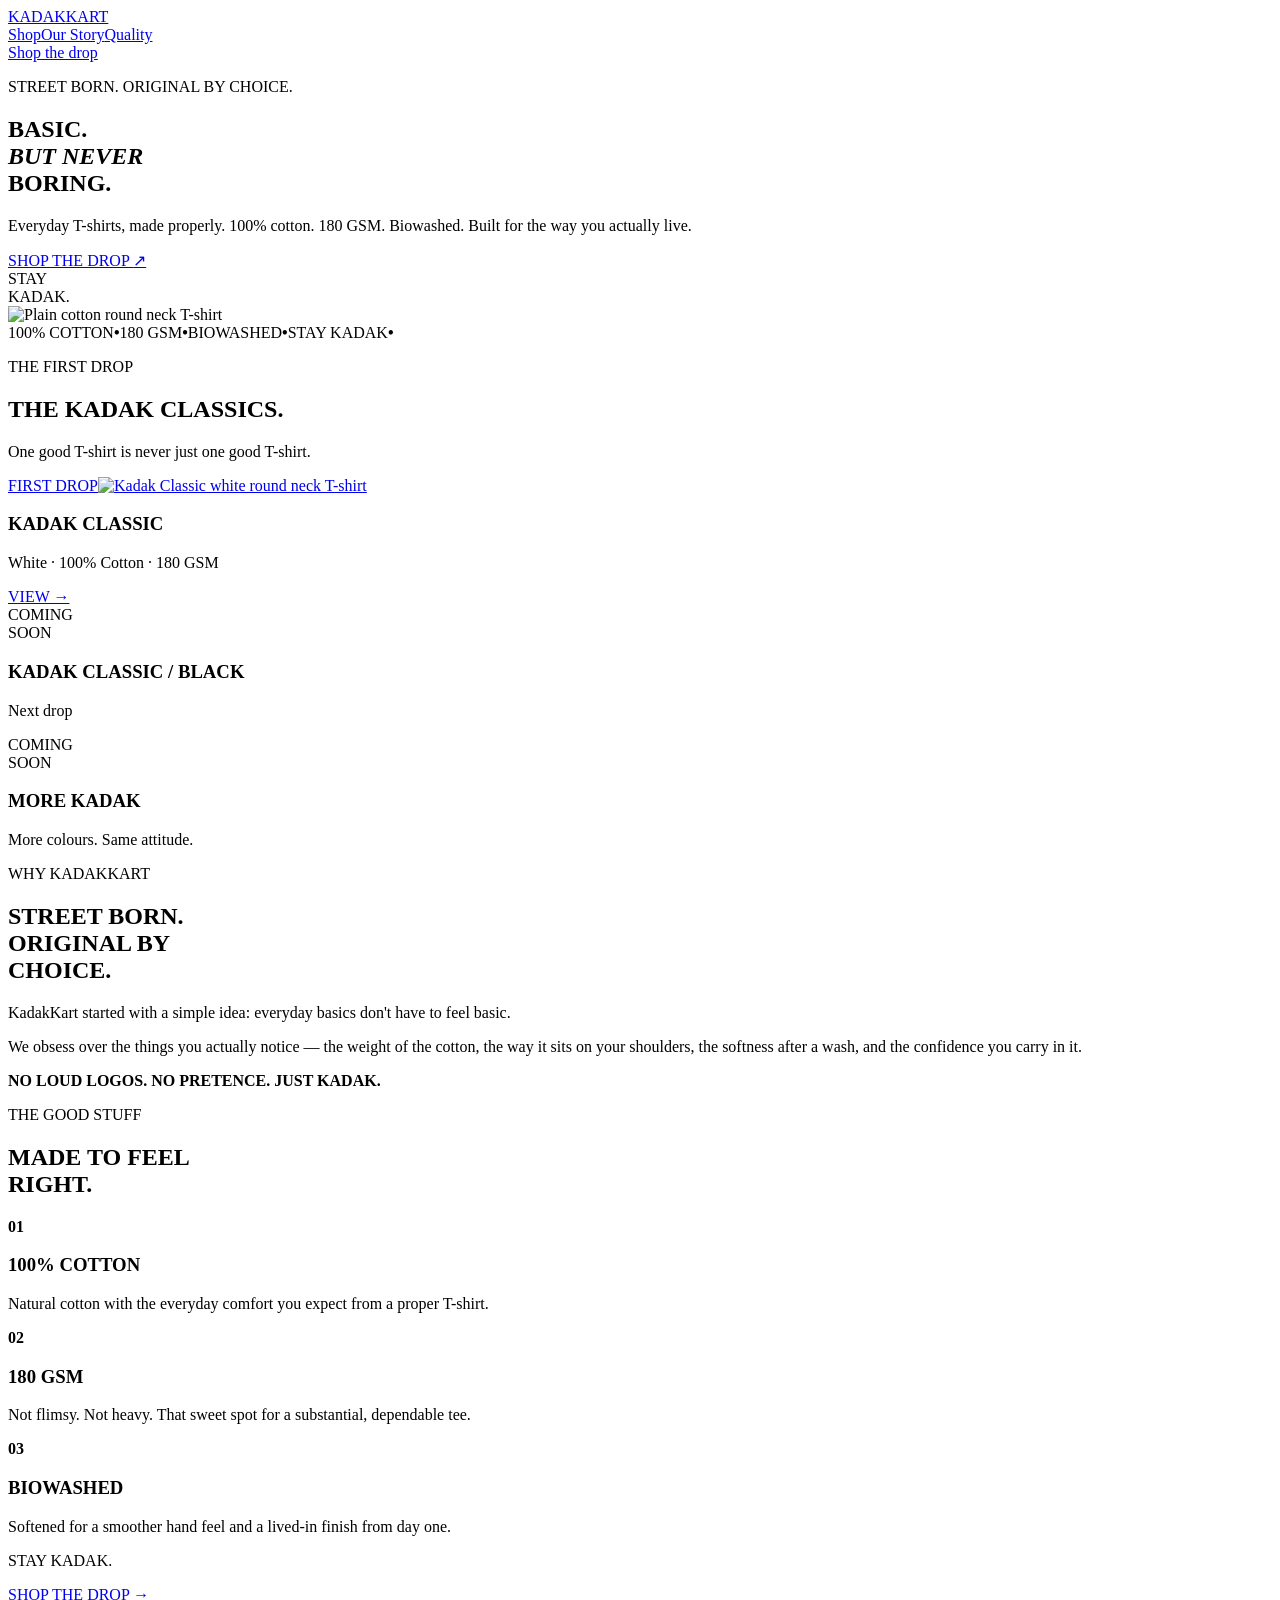
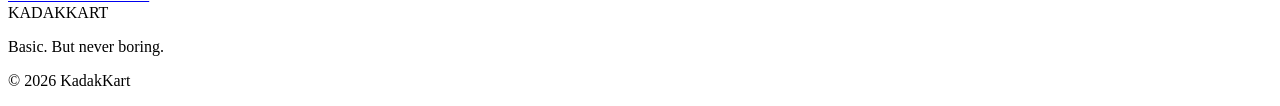
==== index.html @ ebe46ed9 "Create KadakKart homepage" ====
<!doctype html><html lang="en"><head><meta charset="UTF-8"><meta name="viewport" content="width=device-width,initial-scale=1"><title>KadakKart — Stay Kadak.</title><meta name="description" content="KadakKart — 100% cotton, 180 GSM, biowashed everyday T-shirts. Basic. But never boring."><link rel="preconnect" href="https://fonts.googleapis.com"><link rel="preconnect" href="https://fonts.gstatic.com" crossorigin><link href="https://fonts.googleapis.com/css2?family=DM+Sans:wght@400;500;700&family=Manrope:wght@400;600;700;800&display=swap" rel="stylesheet"><link rel="stylesheet" href="style.css"></head><body><header class="nav"><a class="brand" href="index.html">KADAK<span>KART</span></a><nav><a href="#shop">Shop</a><a href="#story">Our Story</a><a href="#quality">Quality</a></nav><a class="nav-cta" href="#shop">Shop the drop</a></header><main><section class="hero"><div class="hero-copy"><p class="eyebrow">STREET BORN. ORIGINAL BY CHOICE.</p><h1>BASIC.<br><em>BUT NEVER</em><br>BORING.</h1><p class="hero-text">Everyday T-shirts, made properly. 100% cotton. 180 GSM. Biowashed. Built for the way you actually live.</p><a class="button" href="#shop">SHOP THE DROP <span>↗</span></a></div><div class="hero-art"><div class="stamp">STAY<br>KADAK.</div><img src="https://images.unsplash.com/photo-1521572163474-6864f9cf17ab?auto=format&fit=crop&w=1000&q=85" alt="Plain cotton round neck T-shirt"></div></section><section class="marquee"><span>100% COTTON</span><b>•</b><span>180 GSM</span><b>•</b><span>BIOWASHED</span><b>•</b><span>STAY KADAK</span><b>•</b></section><section id="shop" class="section shop"><div class="section-head"><div><p class="eyebrow">THE FIRST DROP</p><h2>THE KADAK CLASSICS.</h2></div><p>One good T-shirt is never just one good T-shirt.</p></div><div class="products"><article class="product-card"><a href="product.html" class="product-image"><span class="tag">FIRST DROP</span><img src="https://images.unsplash.com/photo-1521572163474-6864f9cf17ab?auto=format&fit=crop&w=900&q=85" alt="Kadak Classic white round neck T-shirt"></a><div class="product-info"><div><h3>KADAK CLASSIC</h3><p>White · 100% Cotton · 180 GSM</p></div><a class="small-button" href="product.html">VIEW →</a></div></article><article class="product-card coming"><div class="product-image placeholder"><span>COMING<br>SOON</span></div><div class="product-info"><div><h3>KADAK CLASSIC / BLACK</h3><p>Next drop</p></div></div></article><article class="product-card coming"><div class="product-image placeholder"><span>COMING<br>SOON</span></div><div class="product-info"><div><h3>MORE KADAK</h3><p>More colours. Same attitude.</p></div></div></article></div></section><section id="story" class="story section"><div><p class="eyebrow">WHY KADAKKART</p><h2>STREET BORN.<br>ORIGINAL BY<br>CHOICE.</h2></div><div class="story-copy"><p>KadakKart started with a simple idea: everyday basics don't have to feel basic.</p><p>We obsess over the things you actually notice — the weight of the cotton, the way it sits on your shoulders, the softness after a wash, and the confidence you carry in it.</p><strong>NO LOUD LOGOS. NO PRETENCE. JUST KADAK.</strong></div></section><section id="quality" class="quality section"><div class="section-head"><div><p class="eyebrow">THE GOOD STUFF</p><h2>MADE TO FEEL<br>RIGHT.</h2></div></div><div class="features"><div><b>01</b><h3>100% COTTON</h3><p>Natural cotton with the everyday comfort you expect from a proper T-shirt.</p></div><div><b>02</b><h3>180 GSM</h3><p>Not flimsy. Not heavy. That sweet spot for a substantial, dependable tee.</p></div><div><b>03</b><h3>BIOWASHED</h3><p>Softened for a smoother hand feel and a lived-in finish from day one.</p></div></div></section><section class="closing"><p>STAY KADAK.</p><a href="#shop">SHOP THE DROP →</a></section></main><footer><div class="brand">KADAK<span>KART</span></div><p>Basic. But never boring.</p><p>© 2026 KadakKart</p></footer></body></html>
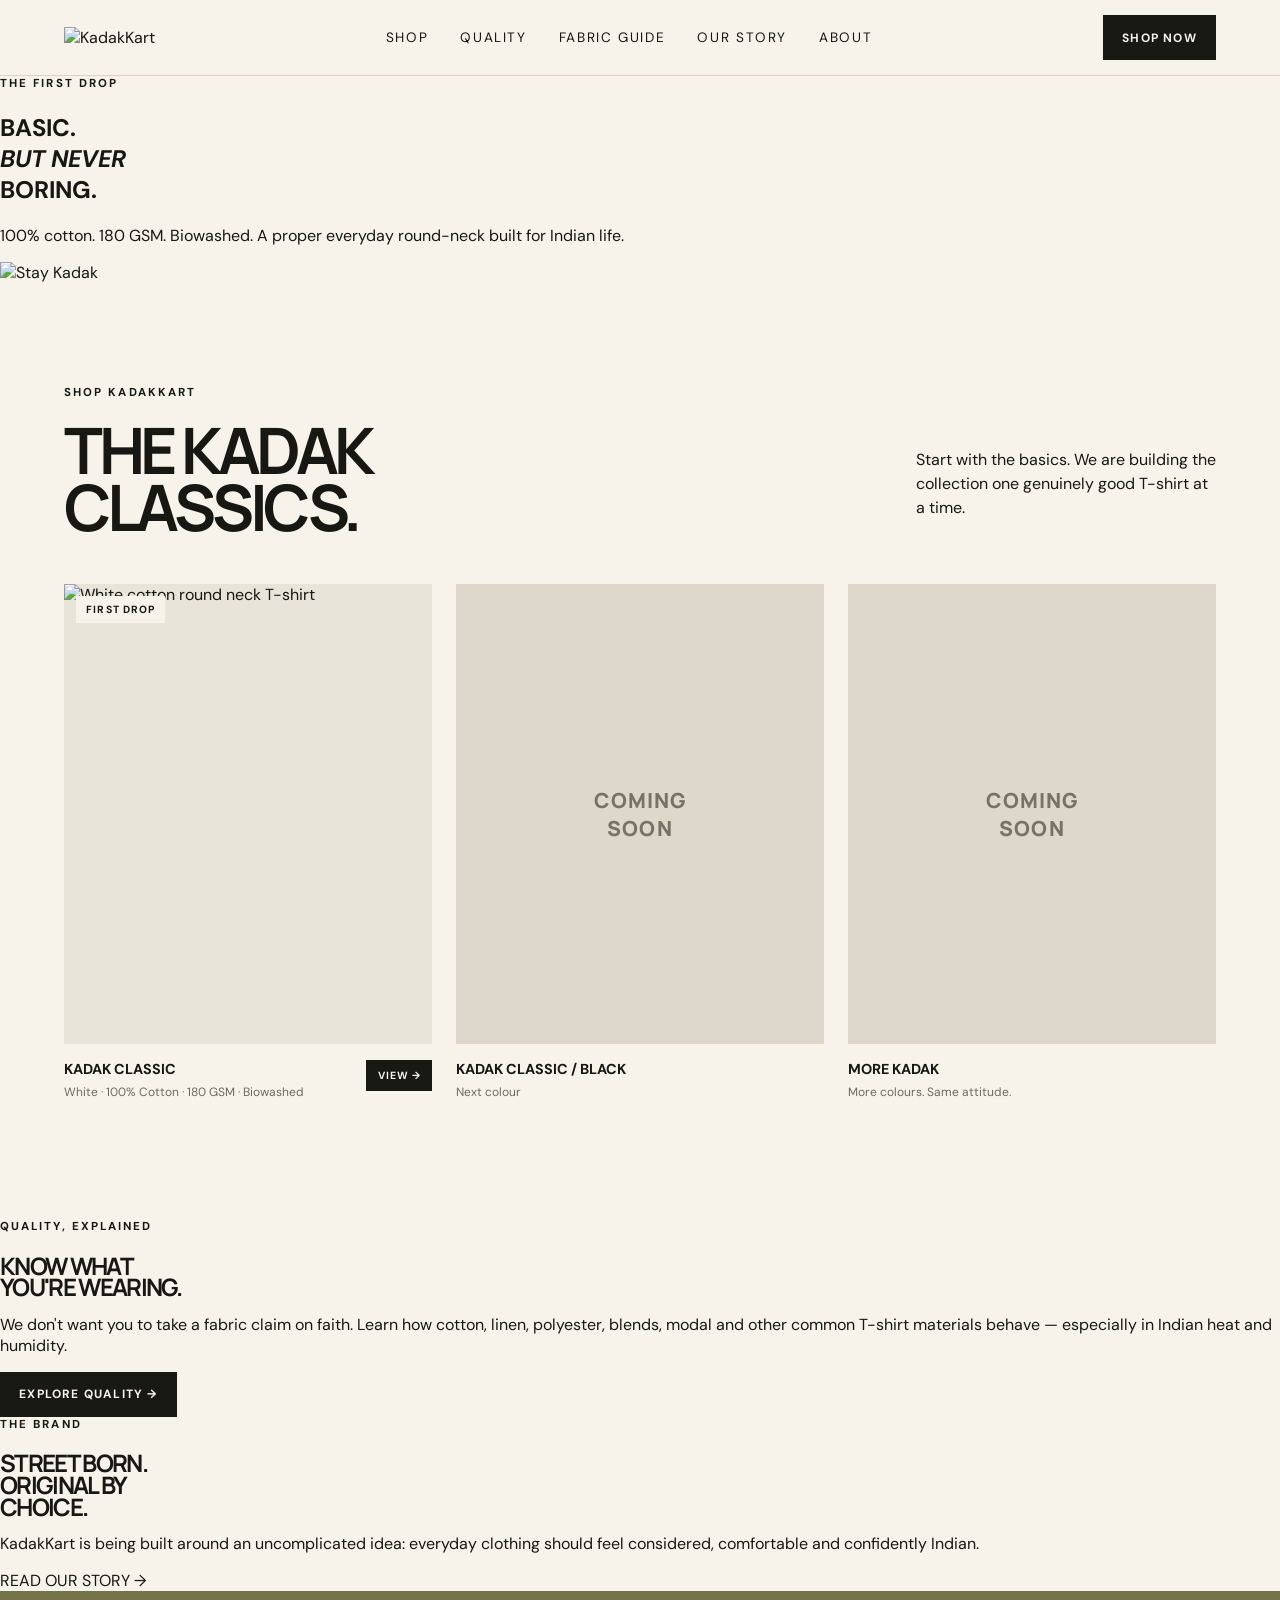
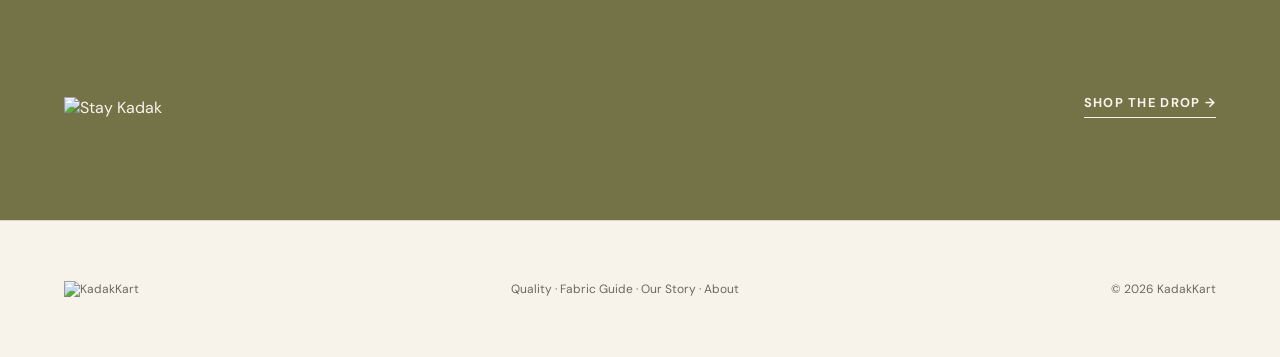
==== commit 057de9e3: "Redesign KadakKart as multi-page storefront homepage" ====
--- a/index.html
+++ b/index.html
@@ -1 +1 @@
-<!doctype html><html lang="en"><head><meta charset="UTF-8"><meta name="viewport" content="width=device-width,initial-scale=1"><title>KadakKart — Stay Kadak.</title><meta name="description" content="KadakKart — 100% cotton, 180 GSM, biowashed everyday T-shirts. Basic. But never boring."><link rel="preconnect" href="https://fonts.googleapis.com"><link rel="preconnect" href="https://fonts.gstatic.com" crossorigin><link href="https://fonts.googleapis.com/css2?family=DM+Sans:wght@400;500;700&family=Manrope:wght@400;600;700;800&display=swap" rel="stylesheet"><link rel="stylesheet" href="style.css"></head><body><header class="nav"><a class="brand" href="index.html">KADAK<span>KART</span></a><nav><a href="#shop">Shop</a><a href="#story">Our Story</a><a href="#quality">Quality</a></nav><a class="nav-cta" href="#shop">Shop the drop</a></header><main><section class="hero"><div class="hero-copy"><p class="eyebrow">STREET BORN. ORIGINAL BY CHOICE.</p><h1>BASIC.<br><em>BUT NEVER</em><br>BORING.</h1><p class="hero-text">Everyday T-shirts, made properly. 100% cotton. 180 GSM. Biowashed. Built for the way you actually live.</p><a class="button" href="#shop">SHOP THE DROP <span>↗</span></a></div><div class="hero-art"><div class="stamp">STAY<br>KADAK.</div><img src="https://images.unsplash.com/photo-1521572163474-6864f9cf17ab?auto=format&fit=crop&w=1000&q=85" alt="Plain cotton round neck T-shirt"></div></section><section class="marquee"><span>100% COTTON</span><b>•</b><span>180 GSM</span><b>•</b><span>BIOWASHED</span><b>•</b><span>STAY KADAK</span><b>•</b></section><section id="shop" class="section shop"><div class="section-head"><div><p class="eyebrow">THE FIRST DROP</p><h2>THE KADAK CLASSICS.</h2></div><p>One good T-shirt is never just one good T-shirt.</p></div><div class="products"><article class="product-card"><a href="product.html" class="product-image"><span class="tag">FIRST DROP</span><img src="https://images.unsplash.com/photo-1521572163474-6864f9cf17ab?auto=format&fit=crop&w=900&q=85" alt="Kadak Classic white round neck T-shirt"></a><div class="product-info"><div><h3>KADAK CLASSIC</h3><p>White · 100% Cotton · 180 GSM</p></div><a class="small-button" href="product.html">VIEW →</a></div></article><article class="product-card coming"><div class="product-image placeholder"><span>COMING<br>SOON</span></div><div class="product-info"><div><h3>KADAK CLASSIC / BLACK</h3><p>Next drop</p></div></div></article><article class="product-card coming"><div class="product-image placeholder"><span>COMING<br>SOON</span></div><div class="product-info"><div><h3>MORE KADAK</h3><p>More colours. Same attitude.</p></div></div></article></div></section><section id="story" class="story section"><div><p class="eyebrow">WHY KADAKKART</p><h2>STREET BORN.<br>ORIGINAL BY<br>CHOICE.</h2></div><div class="story-copy"><p>KadakKart started with a simple idea: everyday basics don't have to feel basic.</p><p>We obsess over the things you actually notice — the weight of the cotton, the way it sits on your shoulders, the softness after a wash, and the confidence you carry in it.</p><strong>NO LOUD LOGOS. NO PRETENCE. JUST KADAK.</strong></div></section><section id="quality" class="quality section"><div class="section-head"><div><p class="eyebrow">THE GOOD STUFF</p><h2>MADE TO FEEL<br>RIGHT.</h2></div></div><div class="features"><div><b>01</b><h3>100% COTTON</h3><p>Natural cotton with the everyday comfort you expect from a proper T-shirt.</p></div><div><b>02</b><h3>180 GSM</h3><p>Not flimsy. Not heavy. That sweet spot for a substantial, dependable tee.</p></div><div><b>03</b><h3>BIOWASHED</h3><p>Softened for a smoother hand feel and a lived-in finish from day one.</p></div></div></section><section class="closing"><p>STAY KADAK.</p><a href="#shop">SHOP THE DROP →</a></section></main><footer><div class="brand">KADAK<span>KART</span></div><p>Basic. But never boring.</p><p>© 2026 KadakKart</p></footer></body></html>+<!doctype html><html lang="en"><head><meta charset="UTF-8"><meta name="viewport" content="width=device-width,initial-scale=1"><title>KadakKart — Stay Kadak.</title><meta name="description" content="KadakKart — 100% cotton, 180 GSM, biowashed everyday T-shirts made for Indian everyday life."><link rel="preconnect" href="https://fonts.googleapis.com"><link rel="preconnect" href="https://fonts.gstatic.com" crossorigin><link href="https://fonts.googleapis.com/css2?family=DM+Sans:wght@400;500;700&family=Manrope:wght@400;600;700;800&display=swap" rel="stylesheet"><link rel="stylesheet" href="style.css"></head><body><header class="nav"><a href="index.html"><img class="logo" src="assets/kadakkart-logo.jpg" alt="KadakKart"></a><nav><a class="active" href="index.html">Shop</a><a href="quality.html">Quality</a><a href="fabrics.html">Fabric Guide</a><a href="story.html">Our Story</a><a href="about.html">About</a></nav><a class="nav-cta" href="#shop">Shop now</a></header><main><section class="shop-hero"><div><p class="eyebrow">THE FIRST DROP</p><h1>BASIC.<br><em>BUT NEVER</em><br>BORING.</h1><p>100% cotton. 180 GSM. Biowashed. A proper everyday round-neck built for Indian life.</p></div><div class="stay-mark"><img src="assets/stay-kadak.png" alt="Stay Kadak"></div></section><section id="shop" class="section shop"><div class="section-head"><div><p class="eyebrow">SHOP KADAKKART</p><h2>THE KADAK<br>CLASSICS.</h2></div><p>Start with the basics. We are building the collection one genuinely good T-shirt at a time.</p></div><div class="products"><article class="product-card"><a href="product.html" class="product-image"><span class="tag">FIRST DROP</span><img src="https://images.unsplash.com/photo-1521572163474-6864f9cf17ab?auto=format&fit=crop&w=1000&q=85" alt="White cotton round neck T-shirt"></a><div class="product-info"><div><h3>KADAK CLASSIC</h3><p>White · 100% Cotton · 180 GSM · Biowashed</p></div><a class="small-button" href="product.html">VIEW →</a></div></article><article class="product-card coming"><div class="product-image placeholder"><span>COMING<br>SOON</span></div><div class="product-info"><div><h3>KADAK CLASSIC / BLACK</h3><p>Next colour</p></div></div></article><article class="product-card coming"><div class="product-image placeholder"><span>COMING<br>SOON</span></div><div class="product-info"><div><h3>MORE KADAK</h3><p>More colours. Same attitude.</p></div></div></article></div></section><section class="quality-teaser"><div><p class="eyebrow">QUALITY, EXPLAINED</p><h2>KNOW WHAT<br>YOU'RE WEARING.</h2></div><div><p>We don't want you to take a fabric claim on faith. Learn how cotton, linen, polyester, blends, modal and other common T-shirt materials behave — especially in Indian heat and humidity.</p><a class="button" href="quality.html">EXPLORE QUALITY →</a></div></section><section class="story-teaser"><div><p class="eyebrow">THE BRAND</p><h2>STREET BORN.<br>ORIGINAL BY<br>CHOICE.</h2></div><div><p>KadakKart is being built around an uncomplicated idea: everyday clothing should feel considered, comfortable and confidently Indian.</p><a class="text-link" href="story.html">READ OUR STORY →</a></div></section><section class="closing"><div><img class="stay-large" src="assets/stay-kadak.png" alt="Stay Kadak"></div><a href="#shop">SHOP THE DROP →</a></section></main><footer><div class="footer-brand"><img src="assets/kadakkart-logo.jpg" alt="KadakKart"></div><div><a href="quality.html">Quality</a> · <a href="fabrics.html">Fabric Guide</a> · <a href="story.html">Our Story</a> · <a href="about.html">About</a></div><p>© 2026 KadakKart</p></footer></body></html>
--- a/style.css
+++ b/style.css
@@ -0,0 +1 @@
+*{box-sizing:border-box}html{scroll-behavior:smooth}body{margin:0;background:#f7f3ea;color:#171713;font-family:'DM Sans',sans-serif}a{color:inherit;text-decoration:none}.nav{height:76px;padding:0 5vw;display:flex;align-items:center;justify-content:space-between;border-bottom:1px solid #d9d2c5;position:sticky;top:0;background:rgba(247,243,234,.94);backdrop-filter:blur(10px);z-index:10}.brand{font-family:Manrope,sans-serif;font-weight:800;font-size:1.35rem;letter-spacing:-.06em}.brand span{font-weight:400}.nav nav{display:flex;gap:2rem;font-size:.85rem;text-transform:uppercase;letter-spacing:.12em}.nav-cta,.button,.small-button{background:#191913;color:#f7f3ea;padding:.9rem 1.2rem;text-transform:uppercase;font-size:.75rem;letter-spacing:.1em;font-weight:700}.hero{min-height:calc(100vh - 76px);display:grid;grid-template-columns:1.05fr .95fr;padding:5vw;gap:5vw;align-items:center}.eyebrow{font-size:.72rem;letter-spacing:.18em;font-weight:700;margin:0 0 1.3rem}.hero h1,h2{font-family:Manrope,sans-serif;letter-spacing:-.07em;line-height:.9;margin:0}.hero h1{font-size:clamp(4rem,8vw,8rem)}.hero h1 em{font-style:normal;color:#747348}.hero-text{max-width:510px;font-size:1.05rem;line-height:1.65;margin:2rem 0}.button{display:inline-flex;gap:2rem}.hero-art{position:relative;max-width:650px;margin-left:auto}.hero-art img{width:100%;display:block;aspect-ratio:4/5;object-fit:cover;filter:saturate(.7)}.stamp{position:absolute;right:-25px;top:35px;background:#747348;color:#f7f3ea;border-radius:50%;width:120px;height:120px;display:grid;place-content:center;text-align:center;font-weight:800;line-height:.9;transform:rotate(10deg);z-index:2}.marquee{display:flex;justify-content:center;gap:1.5rem;padding:1.2rem 5vw;background:#191913;color:#f7f3ea;letter-spacing:.15em;font-size:.72rem;font-weight:700}.section{padding:8vw 5vw}.section-head{display:flex;justify-content:space-between;align-items:end;margin-bottom:3rem}.section h2{font-size:clamp(2.7rem,5vw,5rem)}.section-head>p{max-width:300px;line-height:1.5}.products{display:grid;grid-template-columns:repeat(3,1fr);gap:1.5rem}.product-image{display:block;position:relative;background:#e9e4d9;overflow:hidden}.product-image img{width:100%;display:block;aspect-ratio:4/5;object-fit:cover;transition:transform .5s}.product-card:hover img{transform:scale(1.03)}.tag{position:absolute;z-index:2;left:12px;top:12px;background:#f7f3ea;padding:.45rem .65rem;font-size:.65rem;font-weight:700;letter-spacing:.1em}.product-info{padding:1rem 0;display:flex;justify-content:space-between;align-items:start;gap:1rem}.product-info h3{font-size:.9rem;margin:0 0 .4rem}.product-info p{font-size:.75rem;margin:0;color:#6c695f}.small-button{padding:.55rem .7rem;font-size:.65rem}.placeholder{aspect-ratio:4/5;display:grid;place-content:center;text-align:center;background:#ded8cb;color:#777265;font-family:Manrope;font-size:1.3rem;font-weight:800;letter-spacing:.05em}.story{background:#d9d5c7;display:grid;grid-template-columns:1fr 1fr;gap:8vw}.story-copy{max-width:540px;font-size:1.2rem;line-height:1.65}.story-copy strong{display:block;margin-top:3rem;font-size:.8rem;letter-spacing:.12em}.features{display:grid;grid-template-columns:repeat(3,1fr);gap:1px;background:#bdb7a9}.features>div{background:#f7f3ea;padding:2.5rem}.features b{font-size:.7rem;color:#747348}.features h3{font-family:Manrope;font-size:1.2rem}.features p{line-height:1.6;color:#625f56}.closing{padding:8vw 5vw;background:#747348;color:#f7f3ea;display:flex;align-items:end;justify-content:space-between}.closing p{font-family:Manrope;font-weight:800;font-size:clamp(3rem,8vw,8rem);letter-spacing:-.08em;margin:0}.closing a{text-transform:uppercase;letter-spacing:.1em;font-weight:700;font-size:.8rem;border-bottom:1px solid currentColor;padding-bottom:.4rem}footer{padding:3rem 5vw;display:flex;justify-content:space-between;align-items:center;border-top:1px solid #d9d2c5;font-size:.75rem;color:#6c695f}@media(max-width:800px){.nav nav{display:none}.nav{padding:0 5vw}.nav-cta{padding:.7rem}.hero,.story{grid-template-columns:1fr}.hero{padding-top:12vw}.hero-art{margin-top:2rem}.stamp{right:5px}.products,.features{grid-template-columns:1fr}.section-head{display:block}.section-head>p{margin-top:1rem}.closing{display:block}.closing a{display:inline-block;margin-top:2rem}footer{display:block}footer p{margin:.8rem 0}}
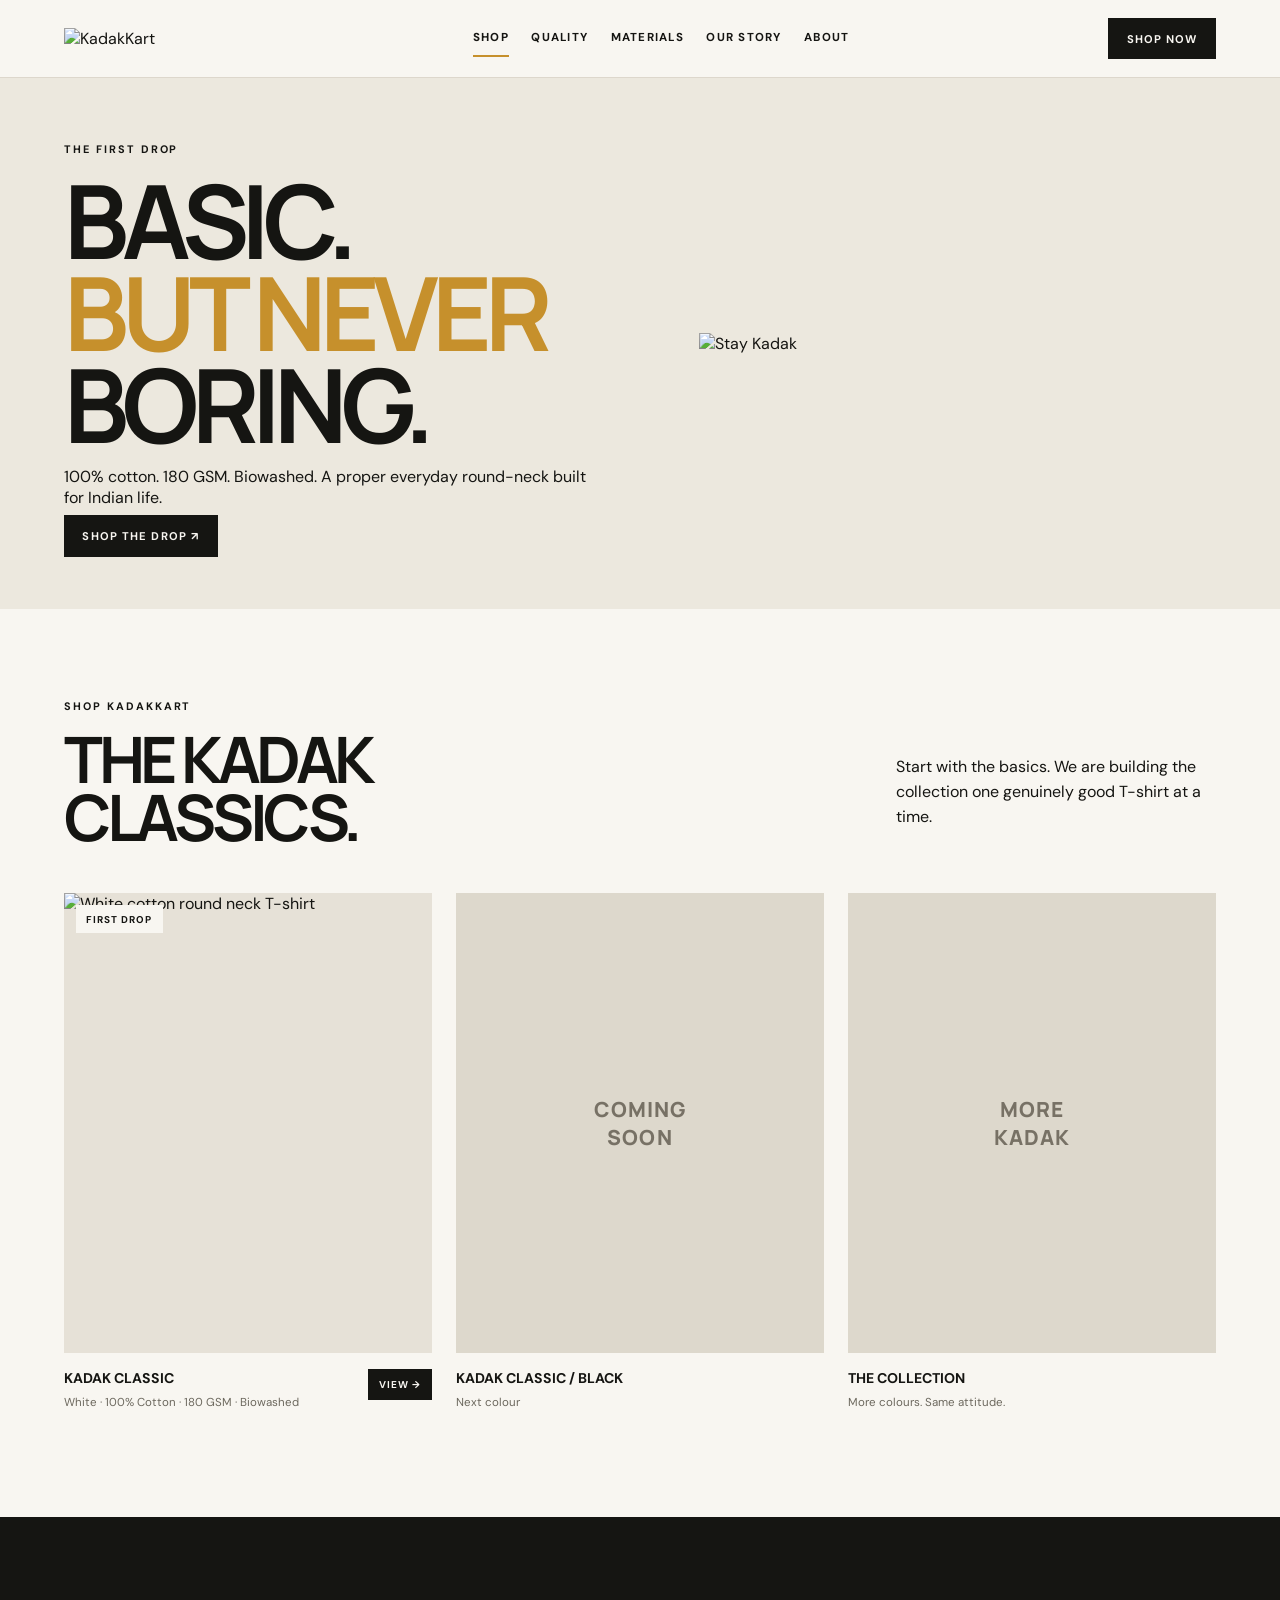
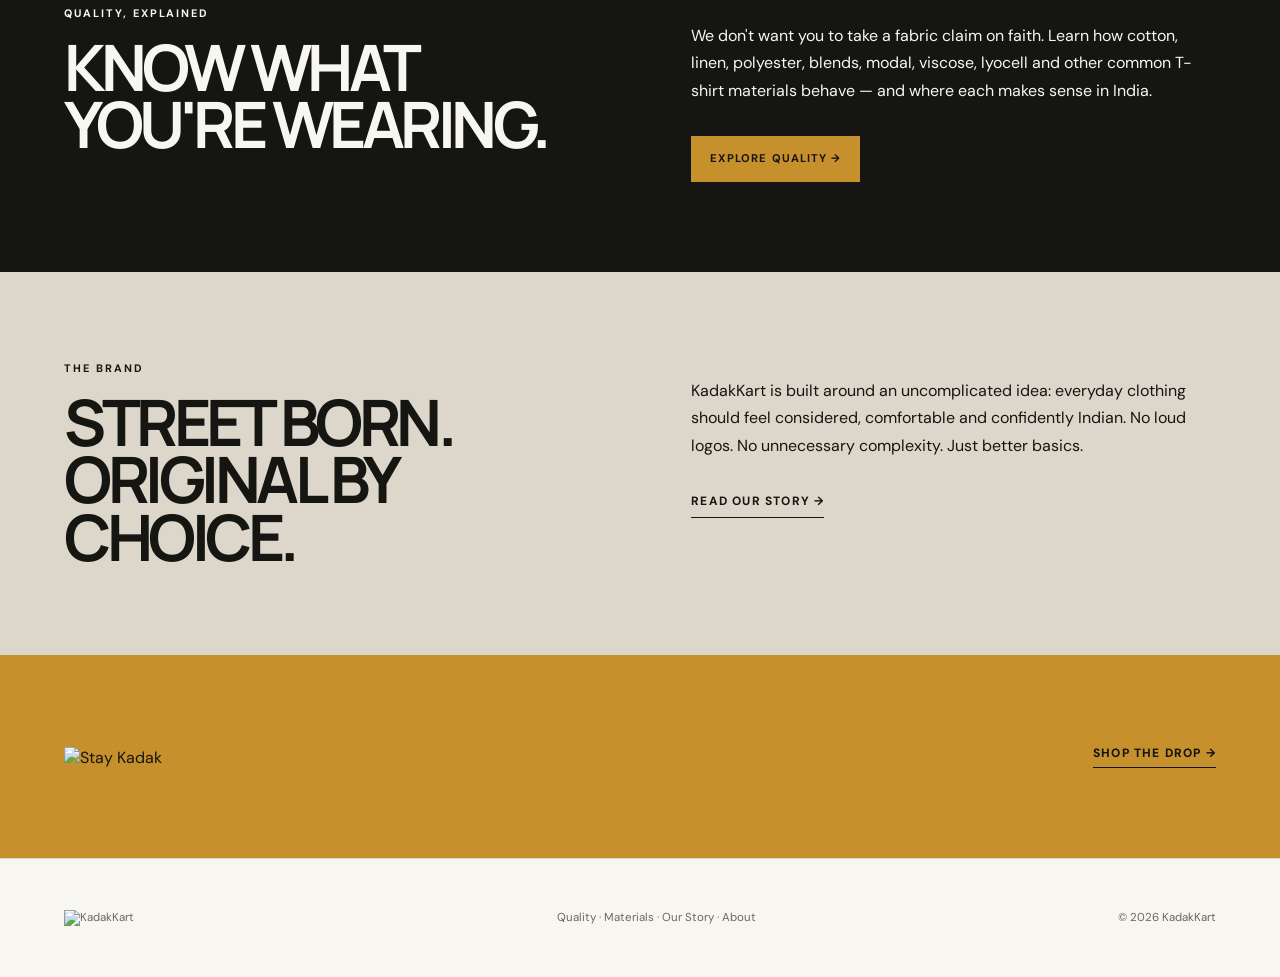
==== commit 9e35901d: "Refine KadakKart multi-page homepage and brand presentation" ====
--- a/index.html
+++ b/index.html
@@ -1 +1 @@
-<!doctype html><html lang="en"><head><meta charset="UTF-8"><meta name="viewport" content="width=device-width,initial-scale=1"><title>KadakKart — Stay Kadak.</title><meta name="description" content="KadakKart — 100% cotton, 180 GSM, biowashed everyday T-shirts made for Indian everyday life."><link rel="preconnect" href="https://fonts.googleapis.com"><link rel="preconnect" href="https://fonts.gstatic.com" crossorigin><link href="https://fonts.googleapis.com/css2?family=DM+Sans:wght@400;500;700&family=Manrope:wght@400;600;700;800&display=swap" rel="stylesheet"><link rel="stylesheet" href="style.css"></head><body><header class="nav"><a href="index.html"><img class="logo" src="assets/kadakkart-logo.jpg" alt="KadakKart"></a><nav><a class="active" href="index.html">Shop</a><a href="quality.html">Quality</a><a href="fabrics.html">Fabric Guide</a><a href="story.html">Our Story</a><a href="about.html">About</a></nav><a class="nav-cta" href="#shop">Shop now</a></header><main><section class="shop-hero"><div><p class="eyebrow">THE FIRST DROP</p><h1>BASIC.<br><em>BUT NEVER</em><br>BORING.</h1><p>100% cotton. 180 GSM. Biowashed. A proper everyday round-neck built for Indian life.</p></div><div class="stay-mark"><img src="assets/stay-kadak.png" alt="Stay Kadak"></div></section><section id="shop" class="section shop"><div class="section-head"><div><p class="eyebrow">SHOP KADAKKART</p><h2>THE KADAK<br>CLASSICS.</h2></div><p>Start with the basics. We are building the collection one genuinely good T-shirt at a time.</p></div><div class="products"><article class="product-card"><a href="product.html" class="product-image"><span class="tag">FIRST DROP</span><img src="https://images.unsplash.com/photo-1521572163474-6864f9cf17ab?auto=format&fit=crop&w=1000&q=85" alt="White cotton round neck T-shirt"></a><div class="product-info"><div><h3>KADAK CLASSIC</h3><p>White · 100% Cotton · 180 GSM · Biowashed</p></div><a class="small-button" href="product.html">VIEW →</a></div></article><article class="product-card coming"><div class="product-image placeholder"><span>COMING<br>SOON</span></div><div class="product-info"><div><h3>KADAK CLASSIC / BLACK</h3><p>Next colour</p></div></div></article><article class="product-card coming"><div class="product-image placeholder"><span>COMING<br>SOON</span></div><div class="product-info"><div><h3>MORE KADAK</h3><p>More colours. Same attitude.</p></div></div></article></div></section><section class="quality-teaser"><div><p class="eyebrow">QUALITY, EXPLAINED</p><h2>KNOW WHAT<br>YOU'RE WEARING.</h2></div><div><p>We don't want you to take a fabric claim on faith. Learn how cotton, linen, polyester, blends, modal and other common T-shirt materials behave — especially in Indian heat and humidity.</p><a class="button" href="quality.html">EXPLORE QUALITY →</a></div></section><section class="story-teaser"><div><p class="eyebrow">THE BRAND</p><h2>STREET BORN.<br>ORIGINAL BY<br>CHOICE.</h2></div><div><p>KadakKart is being built around an uncomplicated idea: everyday clothing should feel considered, comfortable and confidently Indian.</p><a class="text-link" href="story.html">READ OUR STORY →</a></div></section><section class="closing"><div><img class="stay-large" src="assets/stay-kadak.png" alt="Stay Kadak"></div><a href="#shop">SHOP THE DROP →</a></section></main><footer><div class="footer-brand"><img src="assets/kadakkart-logo.jpg" alt="KadakKart"></div><div><a href="quality.html">Quality</a> · <a href="fabrics.html">Fabric Guide</a> · <a href="story.html">Our Story</a> · <a href="about.html">About</a></div><p>© 2026 KadakKart</p></footer></body></html>+<!doctype html><html lang="en"><head><meta charset="UTF-8"><meta name="viewport" content="width=device-width,initial-scale=1"><title>KadakKart — Stay Kadak.</title><meta name="description" content="KadakKart — everyday T-shirts designed with 100% cotton, 180 GSM and a biowashed finish, with Indian weather in mind."><link rel="preconnect" href="https://fonts.googleapis.com"><link rel="preconnect" href="https://fonts.gstatic.com" crossorigin><link href="https://fonts.googleapis.com/css2?family=DM+Sans:wght@400;500;700&family=Manrope:wght@400;600;700;800&display=swap" rel="stylesheet"><link rel="stylesheet" href="style.css"></head><body><header class="nav"><a href="index.html" class="logo-wrap"><img class="logo" src="assets/kadakkart-logo.webp" alt="KadakKart"></a><nav><a class="active" href="index.html">Shop</a><a href="quality.html">Quality</a><a href="fabrics.html">Materials</a><a href="story.html">Our Story</a><a href="about.html">About</a></nav><a class="nav-cta" href="#shop">Shop now</a></header><main><section class="shop-hero"><div><p class="eyebrow">THE FIRST DROP</p><h1>BASIC.<br><em>BUT NEVER</em><br>BORING.</h1><p>100% cotton. 180 GSM. Biowashed. A proper everyday round-neck built for Indian life.</p><a class="button" href="#shop">SHOP THE DROP ↗</a></div><div class="stay-mark"><img src="assets/stay-kadak.webp" alt="Stay Kadak"></div></section><section id="shop" class="section shop"><div class="section-head"><div><p class="eyebrow">SHOP KADAKKART</p><h2>THE KADAK<br>CLASSICS.</h2></div><p>Start with the basics. We are building the collection one genuinely good T-shirt at a time.</p></div><div class="products"><article class="product-card"><a href="product.html" class="product-image"><span class="tag">FIRST DROP</span><img src="https://images.unsplash.com/photo-1521572163474-6864f9cf17ab?auto=format&fit=crop&w=1000&q=85" alt="White cotton round neck T-shirt"></a><div class="product-info"><div><h3>KADAK CLASSIC</h3><p>White · 100% Cotton · 180 GSM · Biowashed</p></div><a class="small-button" href="product.html">VIEW →</a></div></article><article class="product-card coming"><div class="product-image placeholder"><span>COMING<br>SOON</span></div><div class="product-info"><div><h3>KADAK CLASSIC / BLACK</h3><p>Next colour</p></div></div></article><article class="product-card coming"><div class="product-image placeholder"><span>MORE<br>KADAK</span></div><div class="product-info"><div><h3>THE COLLECTION</h3><p>More colours. Same attitude.</p></div></div></article></div></section><section class="quality-teaser"><div><p class="eyebrow">QUALITY, EXPLAINED</p><h2>KNOW WHAT<br>YOU'RE WEARING.</h2></div><div><p>We don't want you to take a fabric claim on faith. Learn how cotton, linen, polyester, blends, modal, viscose, lyocell and other common T-shirt materials behave — and where each makes sense in India.</p><a class="button" href="quality.html">EXPLORE QUALITY →</a></div></section><section class="story-teaser"><div><p class="eyebrow">THE BRAND</p><h2>STREET BORN.<br>ORIGINAL BY<br>CHOICE.</h2></div><div><p>KadakKart is built around an uncomplicated idea: everyday clothing should feel considered, comfortable and confidently Indian. No loud logos. No unnecessary complexity. Just better basics.</p><a class="text-link" href="story.html">READ OUR STORY →</a></div></section><section class="closing"><div><img class="stay-large" src="assets/stay-kadak.webp" alt="Stay Kadak"></div><a href="#shop">SHOP THE DROP →</a></section></main><footer><div class="footer-brand"><img src="assets/kadakkart-logo.webp" alt="KadakKart"></div><div><a href="quality.html">Quality</a> · <a href="fabrics.html">Materials</a> · <a href="story.html">Our Story</a> · <a href="about.html">About</a></div><p>© 2026 KadakKart</p></footer></body></html>
--- a/style.css
+++ b/style.css
@@ -1 +1 @@
-*{box-sizing:border-box}html{scroll-behavior:smooth}body{margin:0;background:#f7f3ea;color:#171713;font-family:'DM Sans',sans-serif}a{color:inherit;text-decoration:none}.nav{height:76px;padding:0 5vw;display:flex;align-items:center;justify-content:space-between;border-bottom:1px solid #d9d2c5;position:sticky;top:0;background:rgba(247,243,234,.94);backdrop-filter:blur(10px);z-index:10}.brand{font-family:Manrope,sans-serif;font-weight:800;font-size:1.35rem;letter-spacing:-.06em}.brand span{font-weight:400}.nav nav{display:flex;gap:2rem;font-size:.85rem;text-transform:uppercase;letter-spacing:.12em}.nav-cta,.button,.small-button{background:#191913;color:#f7f3ea;padding:.9rem 1.2rem;text-transform:uppercase;font-size:.75rem;letter-spacing:.1em;font-weight:700}.hero{min-height:calc(100vh - 76px);display:grid;grid-template-columns:1.05fr .95fr;padding:5vw;gap:5vw;align-items:center}.eyebrow{font-size:.72rem;letter-spacing:.18em;font-weight:700;margin:0 0 1.3rem}.hero h1,h2{font-family:Manrope,sans-serif;letter-spacing:-.07em;line-height:.9;margin:0}.hero h1{font-size:clamp(4rem,8vw,8rem)}.hero h1 em{font-style:normal;color:#747348}.hero-text{max-width:510px;font-size:1.05rem;line-height:1.65;margin:2rem 0}.button{display:inline-flex;gap:2rem}.hero-art{position:relative;max-width:650px;margin-left:auto}.hero-art img{width:100%;display:block;aspect-ratio:4/5;object-fit:cover;filter:saturate(.7)}.stamp{position:absolute;right:-25px;top:35px;background:#747348;color:#f7f3ea;border-radius:50%;width:120px;height:120px;display:grid;place-content:center;text-align:center;font-weight:800;line-height:.9;transform:rotate(10deg);z-index:2}.marquee{display:flex;justify-content:center;gap:1.5rem;padding:1.2rem 5vw;background:#191913;color:#f7f3ea;letter-spacing:.15em;font-size:.72rem;font-weight:700}.section{padding:8vw 5vw}.section-head{display:flex;justify-content:space-between;align-items:end;margin-bottom:3rem}.section h2{font-size:clamp(2.7rem,5vw,5rem)}.section-head>p{max-width:300px;line-height:1.5}.products{display:grid;grid-template-columns:repeat(3,1fr);gap:1.5rem}.product-image{display:block;position:relative;background:#e9e4d9;overflow:hidden}.product-image img{width:100%;display:block;aspect-ratio:4/5;object-fit:cover;transition:transform .5s}.product-card:hover img{transform:scale(1.03)}.tag{position:absolute;z-index:2;left:12px;top:12px;background:#f7f3ea;padding:.45rem .65rem;font-size:.65rem;font-weight:700;letter-spacing:.1em}.product-info{padding:1rem 0;display:flex;justify-content:space-between;align-items:start;gap:1rem}.product-info h3{font-size:.9rem;margin:0 0 .4rem}.product-info p{font-size:.75rem;margin:0;color:#6c695f}.small-button{padding:.55rem .7rem;font-size:.65rem}.placeholder{aspect-ratio:4/5;display:grid;place-content:center;text-align:center;background:#ded8cb;color:#777265;font-family:Manrope;font-size:1.3rem;font-weight:800;letter-spacing:.05em}.story{background:#d9d5c7;display:grid;grid-template-columns:1fr 1fr;gap:8vw}.story-copy{max-width:540px;font-size:1.2rem;line-height:1.65}.story-copy strong{display:block;margin-top:3rem;font-size:.8rem;letter-spacing:.12em}.features{display:grid;grid-template-columns:repeat(3,1fr);gap:1px;background:#bdb7a9}.features>div{background:#f7f3ea;padding:2.5rem}.features b{font-size:.7rem;color:#747348}.features h3{font-family:Manrope;font-size:1.2rem}.features p{line-height:1.6;color:#625f56}.closing{padding:8vw 5vw;background:#747348;color:#f7f3ea;display:flex;align-items:end;justify-content:space-between}.closing p{font-family:Manrope;font-weight:800;font-size:clamp(3rem,8vw,8rem);letter-spacing:-.08em;margin:0}.closing a{text-transform:uppercase;letter-spacing:.1em;font-weight:700;font-size:.8rem;border-bottom:1px solid currentColor;padding-bottom:.4rem}footer{padding:3rem 5vw;display:flex;justify-content:space-between;align-items:center;border-top:1px solid #d9d2c5;font-size:.75rem;color:#6c695f}@media(max-width:800px){.nav nav{display:none}.nav{padding:0 5vw}.nav-cta{padding:.7rem}.hero,.story{grid-template-columns:1fr}.hero{padding-top:12vw}.hero-art{margin-top:2rem}.stamp{right:5px}.products,.features{grid-template-columns:1fr}.section-head{display:block}.section-head>p{margin-top:1rem}.closing{display:block}.closing a{display:inline-block;margin-top:2rem}footer{display:block}footer p{margin:.8rem 0}}+*{box-sizing:border-box}html{scroll-behavior:smooth}body{margin:0;background:#f8f6f1;color:#151512;font-family:'DM Sans',sans-serif}a{color:inherit;text-decoration:none}.nav{min-height:78px;padding:10px 5vw;display:flex;align-items:center;justify-content:space-between;border-bottom:1px solid #ddd7cc;position:sticky;top:0;background:rgba(248,246,241,.96);backdrop-filter:blur(12px);z-index:20}.logo{width:150px;height:auto;display:block}.nav nav{display:flex;gap:1.4rem;align-items:center;font-size:.72rem;text-transform:uppercase;letter-spacing:.11em;font-weight:700}.nav nav a{padding:.6rem 0;border-bottom:2px solid transparent}.nav nav a.active{border-color:#c6902c}.nav-cta,.button,.small-button{background:#151512;color:#f8f6f1;padding:.85rem 1.15rem;text-transform:uppercase;font-size:.7rem;letter-spacing:.1em;font-weight:700}.shop-hero{min-height:48vh;padding:5vw;display:grid;grid-template-columns:1fr 1fr;align-items:center;gap:5vw;background:#ece8de}.shop-hero h1,.page-hero h1,.section h2,.quality-teaser h2,.story-teaser h2,.story-block h2,.india-note h2{font-family:Manrope,sans-serif;letter-spacing:-.07em;line-height:.9;margin:0}.shop-hero h1{font-size:clamp(4rem,8vw,8rem)}em{font-style:normal;color:#c6902c}.shop-hero>div:first-child>p:last-child{max-width:500px;line-height:1.65;font-size:1.05rem;margin-top:1.7rem}.eyebrow{font-size:.68rem;letter-spacing:.18em;font-weight:700;margin:0 0 1.1rem}.stay-mark{display:flex;justify-content:center}.stay-mark img{width:min(90%,520px);height:auto}.section{padding:7vw 5vw}.section-head{display:flex;justify-content:space-between;align-items:end;margin-bottom:3rem}.section h2{font-size:clamp(2.7rem,5vw,5rem)}.section-head>p{max-width:320px;line-height:1.55}.products{display:grid;grid-template-columns:repeat(3,1fr);gap:1.5rem}.product-image{display:block;position:relative;background:#e6e1d7;overflow:hidden}.product-image img{width:100%;display:block;aspect-ratio:4/5;object-fit:cover;transition:transform .45s}.product-card:hover img{transform:scale(1.03)}.tag{position:absolute;z-index:2;left:12px;top:12px;background:#f8f6f1;padding:.45rem .65rem;font-size:.62rem;font-weight:700;letter-spacing:.1em}.product-info{padding:1rem 0;display:flex;justify-content:space-between;align-items:start;gap:1rem}.product-info h3{font-size:.88rem;margin:0 0 .4rem}.product-info p{font-size:.72rem;margin:0;color:#6c685e;line-height:1.5}.small-button{padding:.55rem .7rem;font-size:.62rem;white-space:nowrap}.placeholder{aspect-ratio:4/5;display:grid;place-content:center;text-align:center;background:#ddd8cc;color:#777165;font-family:Manrope;font-size:1.3rem;font-weight:800;letter-spacing:.05em}.quality-teaser{padding:7vw 5vw;background:#151512;color:#f8f6f1;display:grid;grid-template-columns:1fr 1fr;gap:8vw}.quality-teaser h2,.story-teaser h2{font-size:clamp(2.7rem,5vw,5rem)}.quality-teaser>div:last-child,.story-teaser>div:last-child{max-width:540px;line-height:1.7}.quality-teaser .button{display:inline-block;margin-top:1rem;background:#c6902c;color:#151512}.story-teaser{padding:7vw 5vw;background:#dcd7ca;display:grid;grid-template-columns:1fr 1fr;gap:8vw}.text-link{display:inline-block;margin-top:1rem;font-weight:700;font-size:.75rem;letter-spacing:.1em;border-bottom:1px solid currentColor;padding-bottom:.35rem}.page-hero{padding:9vw 5vw 6vw;background:#ece8de}.page-hero h1{font-size:clamp(4rem,8vw,8rem)}.page-hero>p:last-child{max-width:700px;font-size:1.15rem;line-height:1.65;margin-top:2rem}.fabric-grid,.values{display:grid;grid-template-columns:repeat(3,1fr);gap:1px;background:#c7c0b2}.fabric-grid article,.values>div{background:#f8f6f1;padding:2.5rem}.fabric-grid span,.values b{font-size:.68rem;color:#c6902c;font-weight:800}.fabric-grid h2{font-family:Manrope;font-size:1.2rem;letter-spacing:-.03em}.fabric-grid p,.values p{line-height:1.65;color:#625f56}.fabric-grid b{font-size:.7rem;line-height:1.4;display:block}.kadak-choice,.india-note{padding:7vw 5vw;background:#c6902c;color:#151512;display:grid;grid-template-columns:1fr 1fr;gap:8vw}.kadak-choice h2,.india-note h2{font-size:clamp(2.7rem,5vw,5rem)}.kadak-choice p,.india-note p{line-height:1.7}.spec-row{display:flex;gap:2rem;margin-top:2rem}.spec-row b{font-family:Manrope;font-size:2.3rem}.spec-row small{display:block;font:700 .55rem 'DM Sans';letter-spacing:.12em}.disclaimer{padding:3rem 5vw;background:#e5e0d5;color:#5f5a51;font-size:.8rem;line-height:1.6}.table-wrap{padding:5vw;overflow-x:auto}.table-wrap table{width:100%;border-collapse:collapse;min-width:760px}.table-wrap th,.table-wrap td{text-align:left;padding:1.2rem 1rem;border-bottom:1px solid #cbc4b7;vertical-align:top}.table-wrap th{font-size:.65rem;text-transform:uppercase;letter-spacing:.1em}.table-wrap td{font-size:.82rem;line-height:1.5}.story-block{padding:8vw 5vw;display:grid;grid-template-columns:1fr 1fr;gap:8vw}.story-block>div:last-child{max-width:560px;font-size:1.1rem;line-height:1.75}.manifesto{padding:8vw 5vw;background:#151512;color:#f8f6f1}.manifesto p{font-family:Manrope;font-size:clamp(2.8rem,7vw,7rem);font-weight:800;letter-spacing:-.07em;line-height:.85;margin:.2rem 0}.manifesto strong{display:block;color:#c6902c;font-size:1rem;letter-spacing:.15em;margin-top:2rem}.story-hero{text-align:center}.story-hero>p:last-child{margin-left:auto;margin-right:auto}.stay-lockup img{width:min(90%,600px);margin:3rem auto 1rem;display:block}.stay-large{width:min(70vw,500px);height:auto;display:block}.closing{padding:7vw 5vw;background:#c6902c;color:#151512;display:flex;align-items:end;justify-content:space-between}.closing a{font-size:.75rem;font-weight:800;letter-spacing:.1em;border-bottom:1px solid currentColor;padding-bottom:.4rem}footer{padding:2.5rem 5vw;display:flex;justify-content:space-between;align-items:center;border-top:1px solid #ddd7cc;font-size:.72rem;color:#6c685e;gap:1rem}.footer-brand img{width:130px;height:auto}.footer-brand{display:flex;align-items:center}.active{font-weight:800}@media(max-width:900px){.nav nav{display:none}.nav{padding:9px 5vw}.logo{width:125px}.shop-hero,.quality-teaser,.story-teaser,.story-block,.kadak-choice,.india-note{grid-template-columns:1fr}.shop-hero{padding-top:12vw;padding-bottom:12vw}.stay-mark{margin-top:2rem}.products,.fabric-grid,.values{grid-template-columns:1fr}.section-head{display:block}.section-head>p{margin-top:1rem}.closing{display:block}.closing a{display:inline-block;margin-top:2rem}.stay-large{width:min(90vw,500px)}footer{display:block}footer>div,footer>p{margin:.8rem 0}}
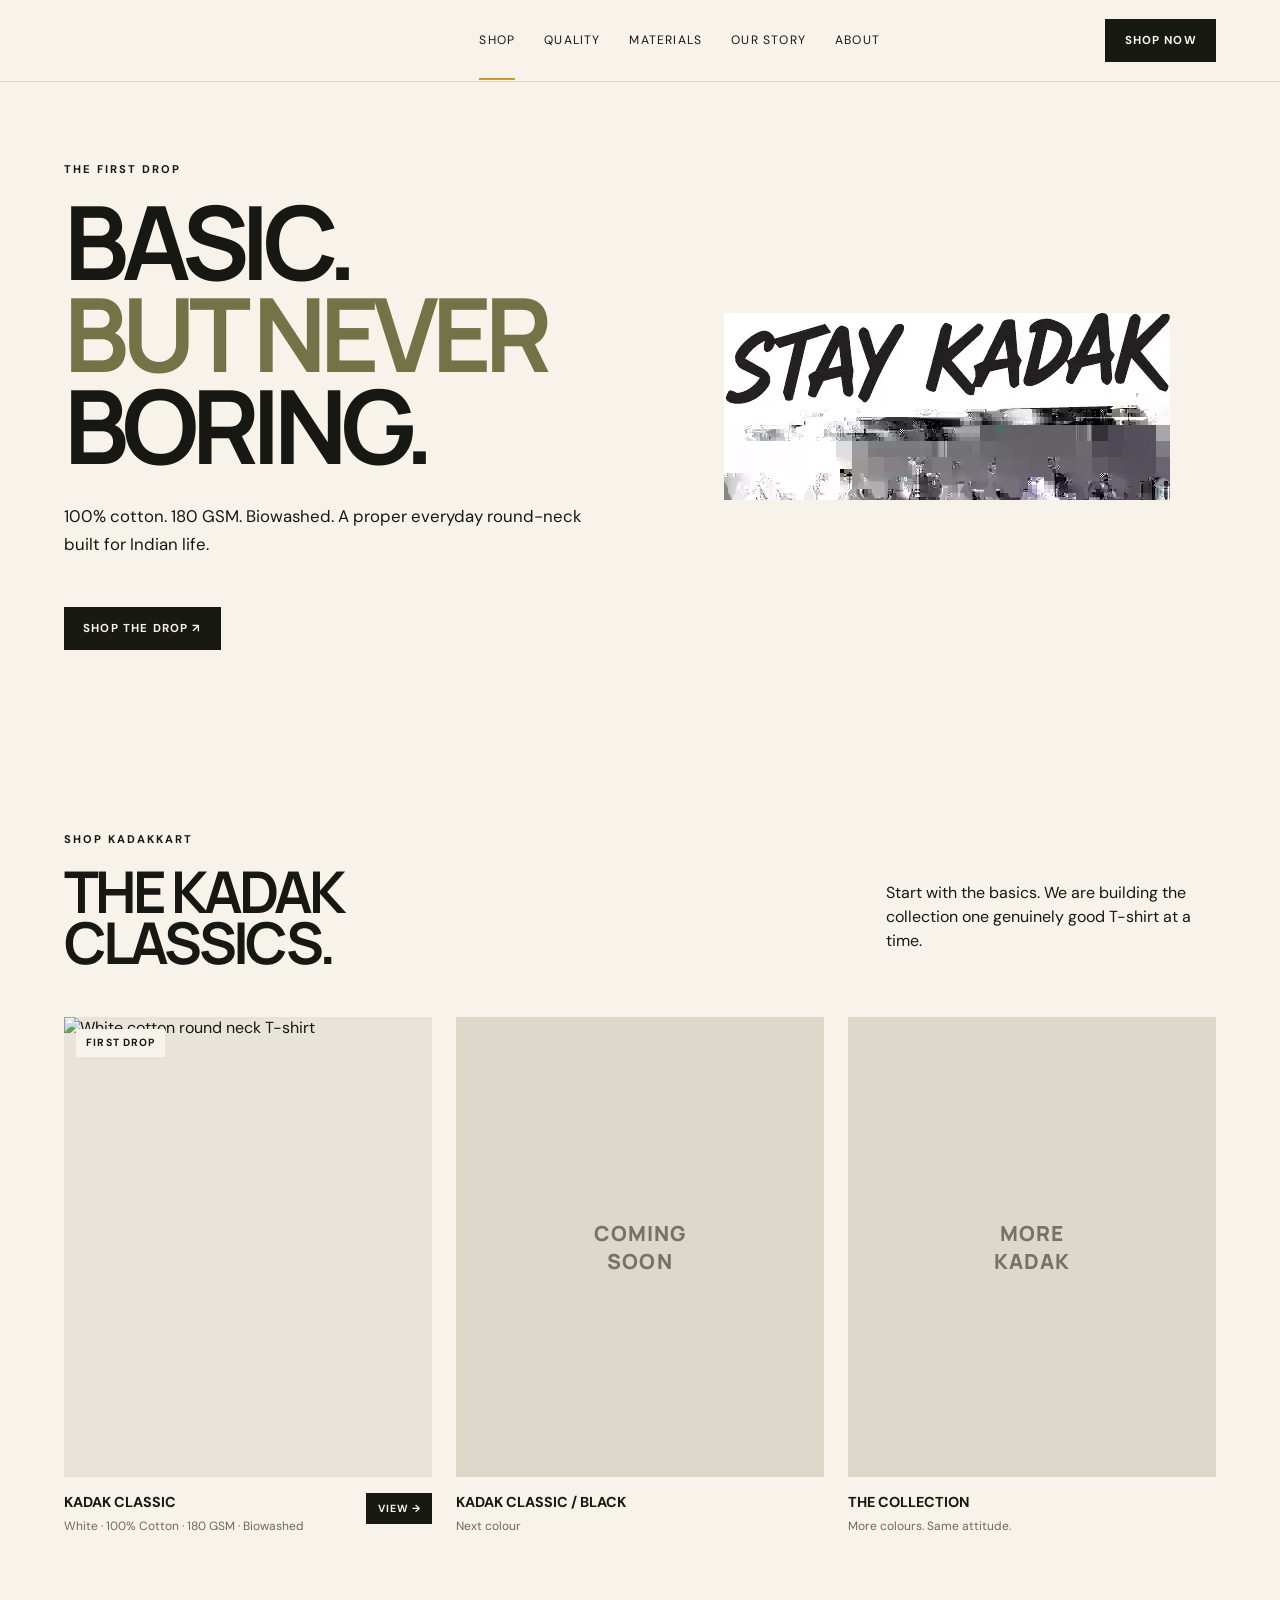
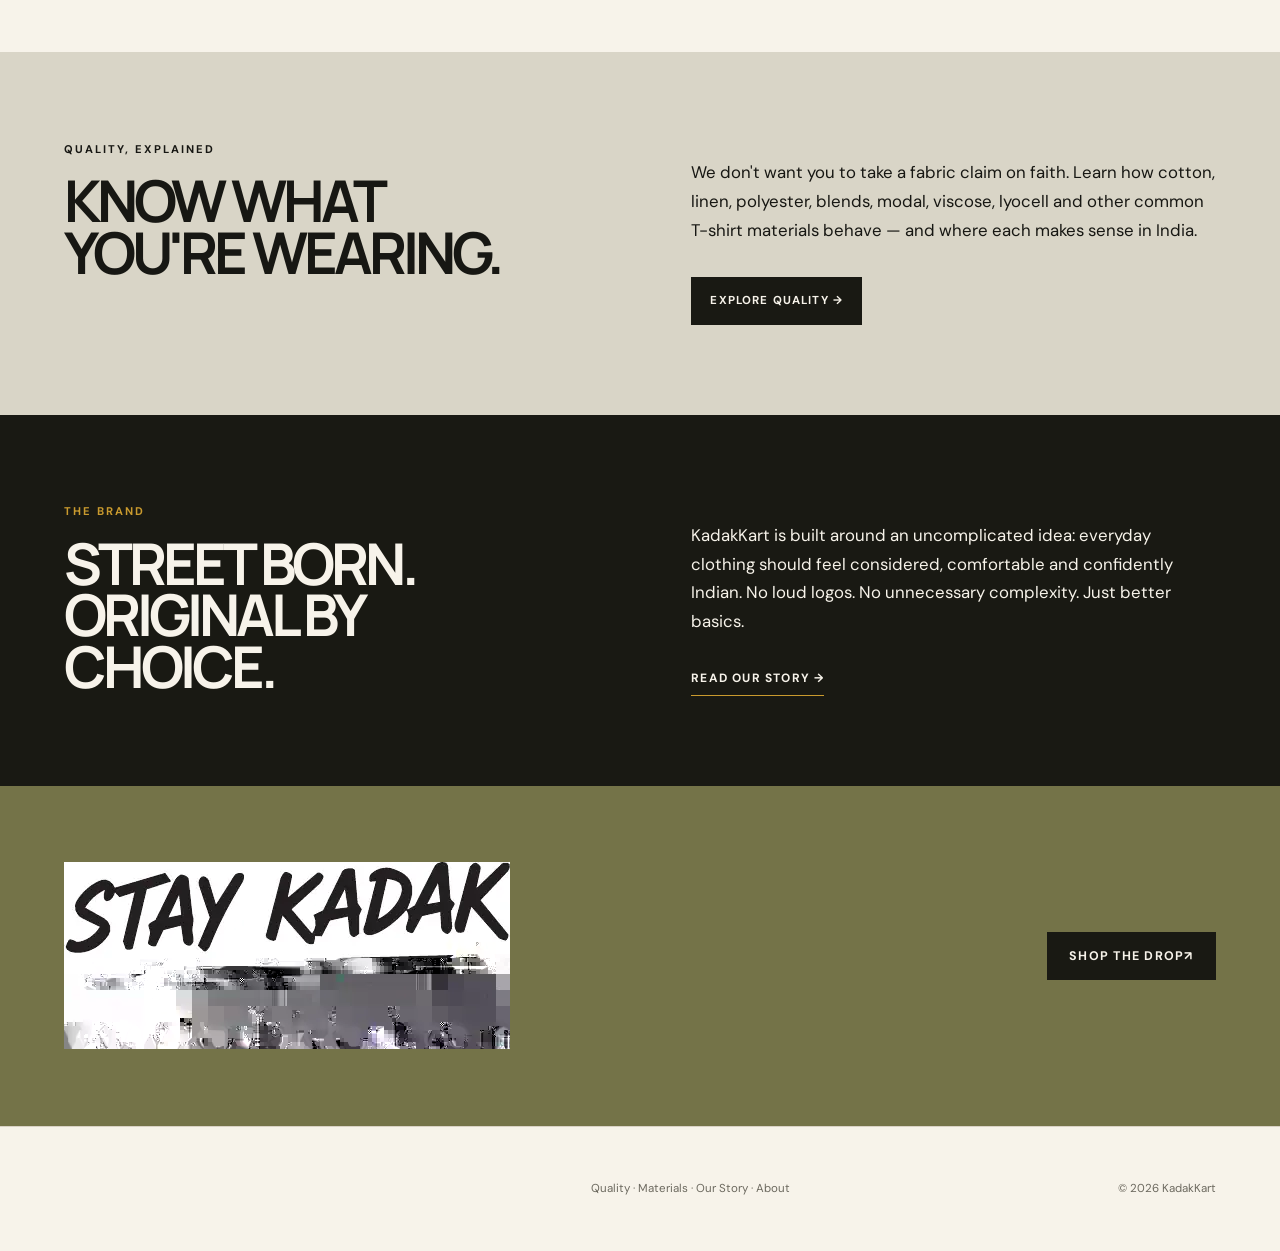
==== commit 116e5560: "Refine homepage asset sizing and closing CTA" ====
--- a/index.html
+++ b/index.html
@@ -1 +1 @@
-<!doctype html><html lang="en"><head><meta charset="UTF-8"><meta name="viewport" content="width=device-width,initial-scale=1"><title>KadakKart — Stay Kadak.</title><meta name="description" content="KadakKart — everyday T-shirts designed with 100% cotton, 180 GSM and a biowashed finish, with Indian weather in mind."><link rel="preconnect" href="https://fonts.googleapis.com"><link rel="preconnect" href="https://fonts.gstatic.com" crossorigin><link href="https://fonts.googleapis.com/css2?family=DM+Sans:wght@400;500;700&family=Manrope:wght@400;600;700;800&display=swap" rel="stylesheet"><link rel="stylesheet" href="style.css"></head><body><header class="nav"><a href="index.html" class="logo-wrap"><img class="logo" src="assets/kadakkart-logo.webp" alt="KadakKart"></a><nav><a class="active" href="index.html">Shop</a><a href="quality.html">Quality</a><a href="fabrics.html">Materials</a><a href="story.html">Our Story</a><a href="about.html">About</a></nav><a class="nav-cta" href="#shop">Shop now</a></header><main><section class="shop-hero"><div><p class="eyebrow">THE FIRST DROP</p><h1>BASIC.<br><em>BUT NEVER</em><br>BORING.</h1><p>100% cotton. 180 GSM. Biowashed. A proper everyday round-neck built for Indian life.</p><a class="button" href="#shop">SHOP THE DROP ↗</a></div><div class="stay-mark"><img src="assets/stay-kadak.webp" alt="Stay Kadak"></div></section><section id="shop" class="section shop"><div class="section-head"><div><p class="eyebrow">SHOP KADAKKART</p><h2>THE KADAK<br>CLASSICS.</h2></div><p>Start with the basics. We are building the collection one genuinely good T-shirt at a time.</p></div><div class="products"><article class="product-card"><a href="product.html" class="product-image"><span class="tag">FIRST DROP</span><img src="https://images.unsplash.com/photo-1521572163474-6864f9cf17ab?auto=format&fit=crop&w=1000&q=85" alt="White cotton round neck T-shirt"></a><div class="product-info"><div><h3>KADAK CLASSIC</h3><p>White · 100% Cotton · 180 GSM · Biowashed</p></div><a class="small-button" href="product.html">VIEW →</a></div></article><article class="product-card coming"><div class="product-image placeholder"><span>COMING<br>SOON</span></div><div class="product-info"><div><h3>KADAK CLASSIC / BLACK</h3><p>Next colour</p></div></div></article><article class="product-card coming"><div class="product-image placeholder"><span>MORE<br>KADAK</span></div><div class="product-info"><div><h3>THE COLLECTION</h3><p>More colours. Same attitude.</p></div></div></article></div></section><section class="quality-teaser"><div><p class="eyebrow">QUALITY, EXPLAINED</p><h2>KNOW WHAT<br>YOU'RE WEARING.</h2></div><div><p>We don't want you to take a fabric claim on faith. Learn how cotton, linen, polyester, blends, modal, viscose, lyocell and other common T-shirt materials behave — and where each makes sense in India.</p><a class="button" href="quality.html">EXPLORE QUALITY →</a></div></section><section class="story-teaser"><div><p class="eyebrow">THE BRAND</p><h2>STREET BORN.<br>ORIGINAL BY<br>CHOICE.</h2></div><div><p>KadakKart is built around an uncomplicated idea: everyday clothing should feel considered, comfortable and confidently Indian. No loud logos. No unnecessary complexity. Just better basics.</p><a class="text-link" href="story.html">READ OUR STORY →</a></div></section><section class="closing"><div><img class="stay-large" src="assets/stay-kadak.webp" alt="Stay Kadak"></div><a href="#shop">SHOP THE DROP →</a></section></main><footer><div class="footer-brand"><img src="assets/kadakkart-logo.webp" alt="KadakKart"></div><div><a href="quality.html">Quality</a> · <a href="fabrics.html">Materials</a> · <a href="story.html">Our Story</a> · <a href="about.html">About</a></div><p>© 2026 KadakKart</p></footer></body></html>+<!doctype html><html lang="en"><head><meta charset="UTF-8"><meta name="viewport" content="width=device-width,initial-scale=1"><title>KadakKart — Stay Kadak.</title><meta name="description" content="KadakKart — everyday T-shirts designed with 100% cotton, 180 GSM and a biowashed finish, with Indian weather in mind."><link rel="preconnect" href="https://fonts.googleapis.com"><link rel="preconnect" href="https://fonts.gstatic.com" crossorigin><link href="https://fonts.googleapis.com/css2?family=DM+Sans:wght@400;500;700&family=Manrope:wght@400;600;700;800&display=swap" rel="stylesheet"><link rel="stylesheet" href="style.css?v=3"></head><body><header class="nav"><a href="index.html" class="logo-wrap"><img class="logo" src="assets/kadakkart-logo.webp?v=3" alt="KadakKart"></a><nav><a class="active" href="index.html">Shop</a><a href="quality.html">Quality</a><a href="fabrics.html">Materials</a><a href="story.html">Our Story</a><a href="about.html">About</a></nav><a class="nav-cta" href="#shop">Shop now</a></header><main><section class="shop-hero"><div><p class="eyebrow">THE FIRST DROP</p><h1>BASIC.<br><em>BUT NEVER</em><br>BORING.</h1><p>100% cotton. 180 GSM. Biowashed. A proper everyday round-neck built for Indian life.</p><a class="button" href="#shop">SHOP THE DROP ↗</a></div><div class="stay-mark"><img src="assets/stay-kadak.webp?v=3" alt="Stay Kadak"></div></section><section id="shop" class="section shop"><div class="section-head"><div><p class="eyebrow">SHOP KADAKKART</p><h2>THE KADAK<br>CLASSICS.</h2></div><p>Start with the basics. We are building the collection one genuinely good T-shirt at a time.</p></div><div class="products"><article class="product-card"><a href="product.html" class="product-image"><span class="tag">FIRST DROP</span><img src="https://images.unsplash.com/photo-1521572163474-6864f9cf17ab?auto=format&fit=crop&w=1000&q=85" alt="White cotton round neck T-shirt"></a><div class="product-info"><div><h3>KADAK CLASSIC</h3><p>White · 100% Cotton · 180 GSM · Biowashed</p></div><a class="small-button" href="product.html">VIEW →</a></div></article><article class="product-card coming"><div class="product-image placeholder"><span>COMING<br>SOON</span></div><div class="product-info"><div><h3>KADAK CLASSIC / BLACK</h3><p>Next colour</p></div></div></article><article class="product-card coming"><div class="product-image placeholder"><span>MORE<br>KADAK</span></div><div class="product-info"><div><h3>THE COLLECTION</h3><p>More colours. Same attitude.</p></div></div></article></div></section><section class="quality-teaser"><div><p class="eyebrow">QUALITY, EXPLAINED</p><h2>KNOW WHAT<br>YOU'RE WEARING.</h2></div><div><p>We don't want you to take a fabric claim on faith. Learn how cotton, linen, polyester, blends, modal, viscose, lyocell and other common T-shirt materials behave — and where each makes sense in India.</p><a class="button" href="quality.html">EXPLORE QUALITY →</a></div></section><section class="story-teaser"><div><p class="eyebrow">THE BRAND</p><h2>STREET BORN.<br>ORIGINAL BY<br>CHOICE.</h2></div><div><p>KadakKart is built around an uncomplicated idea: everyday clothing should feel considered, comfortable and confidently Indian. No loud logos. No unnecessary complexity. Just better basics.</p><a class="text-link" href="story.html">READ OUR STORY →</a></div></section><section class="closing"><div><img class="stay-large" src="assets/stay-kadak.webp?v=3" alt="Stay Kadak"></div><a href="#shop">SHOP THE DROP <span>↗</span></a></section></main><footer><div class="footer-brand"><img src="assets/kadakkart-logo.webp?v=3" alt="KadakKart"></div><div><a href="quality.html">Quality</a> · <a href="fabrics.html">Materials</a> · <a href="story.html">Our Story</a> · <a href="about.html">About</a></div><p>© 2026 KadakKart</p></footer></body></html>
--- a/style.css
+++ b/style.css
@@ -1 +1,99 @@
-*{box-sizing:border-box}html{scroll-behavior:smooth}body{margin:0;background:#f8f6f1;color:#151512;font-family:'DM Sans',sans-serif}a{color:inherit;text-decoration:none}.nav{min-height:78px;padding:10px 5vw;display:flex;align-items:center;justify-content:space-between;border-bottom:1px solid #ddd7cc;position:sticky;top:0;background:rgba(248,246,241,.96);backdrop-filter:blur(12px);z-index:20}.logo{width:150px;height:auto;display:block}.nav nav{display:flex;gap:1.4rem;align-items:center;font-size:.72rem;text-transform:uppercase;letter-spacing:.11em;font-weight:700}.nav nav a{padding:.6rem 0;border-bottom:2px solid transparent}.nav nav a.active{border-color:#c6902c}.nav-cta,.button,.small-button{background:#151512;color:#f8f6f1;padding:.85rem 1.15rem;text-transform:uppercase;font-size:.7rem;letter-spacing:.1em;font-weight:700}.shop-hero{min-height:48vh;padding:5vw;display:grid;grid-template-columns:1fr 1fr;align-items:center;gap:5vw;background:#ece8de}.shop-hero h1,.page-hero h1,.section h2,.quality-teaser h2,.story-teaser h2,.story-block h2,.india-note h2{font-family:Manrope,sans-serif;letter-spacing:-.07em;line-height:.9;margin:0}.shop-hero h1{font-size:clamp(4rem,8vw,8rem)}em{font-style:normal;color:#c6902c}.shop-hero>div:first-child>p:last-child{max-width:500px;line-height:1.65;font-size:1.05rem;margin-top:1.7rem}.eyebrow{font-size:.68rem;letter-spacing:.18em;font-weight:700;margin:0 0 1.1rem}.stay-mark{display:flex;justify-content:center}.stay-mark img{width:min(90%,520px);height:auto}.section{padding:7vw 5vw}.section-head{display:flex;justify-content:space-between;align-items:end;margin-bottom:3rem}.section h2{font-size:clamp(2.7rem,5vw,5rem)}.section-head>p{max-width:320px;line-height:1.55}.products{display:grid;grid-template-columns:repeat(3,1fr);gap:1.5rem}.product-image{display:block;position:relative;background:#e6e1d7;overflow:hidden}.product-image img{width:100%;display:block;aspect-ratio:4/5;object-fit:cover;transition:transform .45s}.product-card:hover img{transform:scale(1.03)}.tag{position:absolute;z-index:2;left:12px;top:12px;background:#f8f6f1;padding:.45rem .65rem;font-size:.62rem;font-weight:700;letter-spacing:.1em}.product-info{padding:1rem 0;display:flex;justify-content:space-between;align-items:start;gap:1rem}.product-info h3{font-size:.88rem;margin:0 0 .4rem}.product-info p{font-size:.72rem;margin:0;color:#6c685e;line-height:1.5}.small-button{padding:.55rem .7rem;font-size:.62rem;white-space:nowrap}.placeholder{aspect-ratio:4/5;display:grid;place-content:center;text-align:center;background:#ddd8cc;color:#777165;font-family:Manrope;font-size:1.3rem;font-weight:800;letter-spacing:.05em}.quality-teaser{padding:7vw 5vw;background:#151512;color:#f8f6f1;display:grid;grid-template-columns:1fr 1fr;gap:8vw}.quality-teaser h2,.story-teaser h2{font-size:clamp(2.7rem,5vw,5rem)}.quality-teaser>div:last-child,.story-teaser>div:last-child{max-width:540px;line-height:1.7}.quality-teaser .button{display:inline-block;margin-top:1rem;background:#c6902c;color:#151512}.story-teaser{padding:7vw 5vw;background:#dcd7ca;display:grid;grid-template-columns:1fr 1fr;gap:8vw}.text-link{display:inline-block;margin-top:1rem;font-weight:700;font-size:.75rem;letter-spacing:.1em;border-bottom:1px solid currentColor;padding-bottom:.35rem}.page-hero{padding:9vw 5vw 6vw;background:#ece8de}.page-hero h1{font-size:clamp(4rem,8vw,8rem)}.page-hero>p:last-child{max-width:700px;font-size:1.15rem;line-height:1.65;margin-top:2rem}.fabric-grid,.values{display:grid;grid-template-columns:repeat(3,1fr);gap:1px;background:#c7c0b2}.fabric-grid article,.values>div{background:#f8f6f1;padding:2.5rem}.fabric-grid span,.values b{font-size:.68rem;color:#c6902c;font-weight:800}.fabric-grid h2{font-family:Manrope;font-size:1.2rem;letter-spacing:-.03em}.fabric-grid p,.values p{line-height:1.65;color:#625f56}.fabric-grid b{font-size:.7rem;line-height:1.4;display:block}.kadak-choice,.india-note{padding:7vw 5vw;background:#c6902c;color:#151512;display:grid;grid-template-columns:1fr 1fr;gap:8vw}.kadak-choice h2,.india-note h2{font-size:clamp(2.7rem,5vw,5rem)}.kadak-choice p,.india-note p{line-height:1.7}.spec-row{display:flex;gap:2rem;margin-top:2rem}.spec-row b{font-family:Manrope;font-size:2.3rem}.spec-row small{display:block;font:700 .55rem 'DM Sans';letter-spacing:.12em}.disclaimer{padding:3rem 5vw;background:#e5e0d5;color:#5f5a51;font-size:.8rem;line-height:1.6}.table-wrap{padding:5vw;overflow-x:auto}.table-wrap table{width:100%;border-collapse:collapse;min-width:760px}.table-wrap th,.table-wrap td{text-align:left;padding:1.2rem 1rem;border-bottom:1px solid #cbc4b7;vertical-align:top}.table-wrap th{font-size:.65rem;text-transform:uppercase;letter-spacing:.1em}.table-wrap td{font-size:.82rem;line-height:1.5}.story-block{padding:8vw 5vw;display:grid;grid-template-columns:1fr 1fr;gap:8vw}.story-block>div:last-child{max-width:560px;font-size:1.1rem;line-height:1.75}.manifesto{padding:8vw 5vw;background:#151512;color:#f8f6f1}.manifesto p{font-family:Manrope;font-size:clamp(2.8rem,7vw,7rem);font-weight:800;letter-spacing:-.07em;line-height:.85;margin:.2rem 0}.manifesto strong{display:block;color:#c6902c;font-size:1rem;letter-spacing:.15em;margin-top:2rem}.story-hero{text-align:center}.story-hero>p:last-child{margin-left:auto;margin-right:auto}.stay-lockup img{width:min(90%,600px);margin:3rem auto 1rem;display:block}.stay-large{width:min(70vw,500px);height:auto;display:block}.closing{padding:7vw 5vw;background:#c6902c;color:#151512;display:flex;align-items:end;justify-content:space-between}.closing a{font-size:.75rem;font-weight:800;letter-spacing:.1em;border-bottom:1px solid currentColor;padding-bottom:.4rem}footer{padding:2.5rem 5vw;display:flex;justify-content:space-between;align-items:center;border-top:1px solid #ddd7cc;font-size:.72rem;color:#6c685e;gap:1rem}.footer-brand img{width:130px;height:auto}.footer-brand{display:flex;align-items:center}.active{font-weight:800}@media(max-width:900px){.nav nav{display:none}.nav{padding:9px 5vw}.logo{width:125px}.shop-hero,.quality-teaser,.story-teaser,.story-block,.kadak-choice,.india-note{grid-template-columns:1fr}.shop-hero{padding-top:12vw;padding-bottom:12vw}.stay-mark{margin-top:2rem}.products,.fabric-grid,.values{grid-template-columns:1fr}.section-head{display:block}.section-head>p{margin-top:1rem}.closing{display:block}.closing a{display:inline-block;margin-top:2rem}.stay-large{width:min(90vw,500px)}footer{display:block}footer>div,footer>p{margin:.8rem 0}}+*{box-sizing:border-box}
+html{scroll-behavior:smooth}
+body{margin:0;background:#f7f3ea;color:#171713;font-family:'DM Sans',sans-serif;overflow-x:hidden}
+a{color:inherit;text-decoration:none}
+img{max-width:100%;height:auto}
+.nav{min-height:82px;padding:0 5vw;display:flex;align-items:center;justify-content:space-between;border-bottom:1px solid #d9d2c5;position:sticky;top:0;background:rgba(247,243,234,.97);z-index:20}
+.logo-wrap{display:flex;align-items:center;width:190px;height:62px;overflow:hidden}
+.logo{width:190px;height:auto;display:block;mix-blend-mode:normal}
+.nav nav{display:flex;gap:1.8rem;font-size:.76rem;text-transform:uppercase;letter-spacing:.1em}
+.nav nav a{padding:1.9rem 0;border-bottom:2px solid transparent}
+.nav nav a.active,.nav nav a:hover{border-color:#c99a2e}
+.nav-cta,.button,.small-button{background:#191913;color:#f7f3ea;padding:.9rem 1.2rem;text-transform:uppercase;font-size:.72rem;letter-spacing:.1em;font-weight:700}
+.button{display:inline-flex;gap:1.5rem;margin-top:1rem}
+.shop-hero{min-height:72vh;display:grid;grid-template-columns:1fr 1fr;padding:6vw 5vw;gap:6vw;align-items:center}
+.eyebrow{font-size:.7rem;letter-spacing:.18em;font-weight:700;margin:0 0 1.2rem}
+.shop-hero h1,h1,h2{font-family:Manrope,sans-serif;letter-spacing:-.07em;line-height:.9;margin:0}
+.shop-hero h1{font-size:clamp(4rem,8vw,8rem)}
+.shop-hero h1 em,h1 em{font-style:normal;color:#747348}
+.shop-hero>div:first-child>p:not(.eyebrow){max-width:540px;font-size:1.05rem;line-height:1.65;margin:2rem 0}
+.stay-mark{display:flex;align-items:center;justify-content:center}
+.stay-mark img{width:min(446px,100%);height:auto;mix-blend-mode:normal;image-rendering:auto}
+.marquee{display:flex;justify-content:center;gap:1.5rem;padding:1.2rem 5vw;background:#191913;color:#f7f3ea;letter-spacing:.15em;font-size:.72rem;font-weight:700}
+.section{padding:8vw 5vw}
+.section-head{display:flex;justify-content:space-between;align-items:end;margin-bottom:3rem;gap:3rem}
+.section h2{font-size:clamp(2.5rem,4.5vw,4.5rem)}
+.section-head>p{max-width:330px;line-height:1.5}
+.products{display:grid;grid-template-columns:repeat(3,1fr);gap:1.5rem}
+.product-image{display:block;position:relative;background:#e9e4d9;overflow:hidden}
+.product-image img{width:100%;display:block;aspect-ratio:4/5;object-fit:cover;transition:transform .5s}
+.product-card:hover img{transform:scale(1.03)}
+.tag{position:absolute;z-index:2;left:12px;top:12px;background:#f7f3ea;padding:.45rem .65rem;font-size:.65rem;font-weight:700;letter-spacing:.1em}
+.product-info{padding:1rem 0;display:flex;justify-content:space-between;align-items:start;gap:1rem}
+.product-info h3{font-size:.9rem;margin:0 0 .4rem}
+.product-info p{font-size:.75rem;margin:0;color:#6c695f}
+.small-button{padding:.55rem .7rem;font-size:.65rem;white-space:nowrap}
+.placeholder{aspect-ratio:4/5;display:grid;place-content:center;text-align:center;background:#ded8cb;color:#777265;font-family:Manrope;font-size:1.3rem;font-weight:800;letter-spacing:.05em}
+.quality-teaser,.story-teaser{display:grid;grid-template-columns:1fr 1fr;gap:8vw;padding:7vw 5vw}
+.quality-teaser{background:#d9d5c7}
+.quality-teaser h2,.story-teaser h2{font-size:clamp(2.5rem,4.5vw,4.5rem)}
+.quality-teaser>div:last-child,.story-teaser>div:last-child{max-width:560px;font-size:1.05rem;line-height:1.7}
+.story-teaser{background:#191913;color:#f7f3ea}
+.story-teaser .eyebrow{color:#c99a2e}
+.text-link{display:inline-block;margin-top:1rem;border-bottom:1px solid #c99a2e;padding-bottom:.4rem;font-weight:700;font-size:.75rem;letter-spacing:.1em}
+.closing{padding:6vw 5vw;background:#747348;color:#f7f3ea;display:flex;align-items:center;justify-content:space-between;gap:3rem;min-height:220px}
+.stay-large{width:min(446px,70vw);height:auto;mix-blend-mode:normal;filter:none;display:block}
+.closing a{display:inline-flex;align-items:center;background:#191913;color:#f7f3ea;padding:1rem 1.4rem;text-transform:uppercase;letter-spacing:.1em;font-weight:700;font-size:.78rem;border:0}
+footer{padding:2.5rem 5vw;display:grid;grid-template-columns:1fr 1fr auto;gap:2rem;align-items:center;border-top:1px solid #d9d2c5;font-size:.72rem;color:#6c695f}
+.footer-brand img{width:170px;mix-blend-mode:normal}
+.page-hero{padding:8vw 5vw 5vw;max-width:1050px}
+.page-hero h1{font-size:clamp(4rem,7vw,7rem)}
+.page-hero>p:last-child{max-width:680px;font-size:1.1rem;line-height:1.7;margin-top:2rem}
+.table-wrap{padding:0 5vw 7vw;overflow-x:auto}
+.table-wrap table{width:100%;border-collapse:collapse;min-width:850px}
+.table-wrap th,.table-wrap td{text-align:left;padding:1.2rem 1rem;border-bottom:1px solid #c9c3b6;vertical-align:top}
+.table-wrap th{font-size:.68rem;text-transform:uppercase;letter-spacing:.1em}
+.table-wrap td{font-size:.9rem;line-height:1.5}
+.table-wrap tr.highlight{background:#e5dfc9}
+.table-wrap tr.highlight td:first-child{font-weight:800}
+.india-note{padding:7vw 5vw;background:#d9d5c7}
+.india-note h2{font-size:clamp(2.5rem,5vw,5rem);margin-bottom:2rem}
+.india-note p:last-child{max-width:800px;font-size:1.05rem;line-height:1.7}
+.fabric-grid{padding:0 5vw 7vw;display:grid;grid-template-columns:repeat(2,1fr);gap:1px;background:#bdb7a9}
+.fabric-grid article{background:#f7f3ea;padding:3rem}
+.fabric-grid article span{color:#747348;font-weight:700}
+.fabric-grid h2{font-size:1.8rem;margin:1.5rem 0 .8rem}
+.fabric-grid p{line-height:1.7;color:#625f56}
+.fabric-grid b{font-size:.75rem;letter-spacing:.04em}
+.kadak-choice{display:grid;grid-template-columns:1fr 1fr;gap:8vw;padding:8vw 5vw;background:#747348;color:#f7f3ea}
+.kadak-choice h2{font-size:clamp(2.5rem,4.5vw,4.5rem)}
+.kadak-choice>div:last-child{line-height:1.7;font-size:1.05rem}
+.spec-row{display:flex;gap:3rem;margin-top:3rem}
+.spec-row b{font-family:Manrope;font-size:2.5rem}
+.spec-row small{display:block;font-family:'DM Sans';font-size:.6rem;letter-spacing:.1em}
+.disclaimer{padding:2rem 5vw;font-size:.78rem;line-height:1.6;color:#625f56}
+.story-hero{text-align:center;margin:auto}
+.story-hero>p:last-child{margin:2rem auto;max-width:700px}
+.stay-lockup img{width:min(446px,90%);height:auto;mix-blend-mode:normal;margin:2rem auto;display:block}
+.story-block{display:grid;grid-template-columns:minmax(0,1fr) minmax(0,1fr);gap:8vw;padding:8vw 5vw;align-items:start}
+.story-block>div:first-child{max-width:520px}
+.story-block>div:last-child{font-size:1.05rem;line-height:1.75;max-width:600px}
+.story-block h2{font-size:clamp(2.2rem,4vw,4rem);line-height:.95}
+.manifesto{padding:7vw 5vw;background:#191913;color:#f7f3ea;font-family:Manrope;font-weight:800;font-size:clamp(3rem,7vw,7rem);letter-spacing:-.06em;line-height:.92}
+.manifesto p{margin:.15rem 0}
+.manifesto strong{color:#c99a2e}
+.values{display:grid;grid-template-columns:repeat(3,1fr);gap:1px;background:#bdb7a9}
+.values>div{background:#f7f3ea;padding:3rem}
+.values b{color:#747348}
+.values h3{font-family:Manrope}
+.values p{line-height:1.6;color:#625f56}
+.product-page{padding:6vw 5vw;display:grid;grid-template-columns:1.15fr .85fr;gap:6vw}
+.gallery-main img{width:100%;aspect-ratio:4/5;object-fit:cover}
+.product-details{align-self:center}
+.product-details h1{font-size:clamp(3rem,6vw,6rem);line-height:.9}
+.price{font-size:1.2rem;font-weight:700;margin:1.5rem 0}
+.details{border-top:1px solid #c9c3b6;margin:2rem 0}
+.details div{padding:1rem 0;border-bottom:1px solid #c9c3b6;display:flex;justify-content:space-between}
+.buy{display:block;text-align:center;margin-top:2rem}
+.note{font-size:.75rem;color:#6c695f;line-height:1.6;margin-top:1rem}
+@media(max-width:900px){.nav{padding:0 4vw}.nav nav{display:none}.nav-cta{padding:.7rem}.logo-wrap{width:150px;height:54px}.logo{width:150px}.shop-hero,.quality-teaser,.story-teaser,.story-block,.kadak-choice,.product-page{grid-template-columns:1fr}.shop-hero{padding-top:12vw}.stay-mark{margin-top:2rem}.products,.fabric-grid,.values{grid-template-columns:1fr}.section-head{display:block}.section-head>p{margin-top:1rem}.spec-row{gap:1.5rem}.closing{display:block;min-height:0}.closing a{margin-top:2rem}.stay-large{width:min(446px,100%)}footer{grid-template-columns:1fr}.product-details h1{font-size:3.8rem}.story-block{gap:3rem}.story-block h2{font-size:2.6rem}}
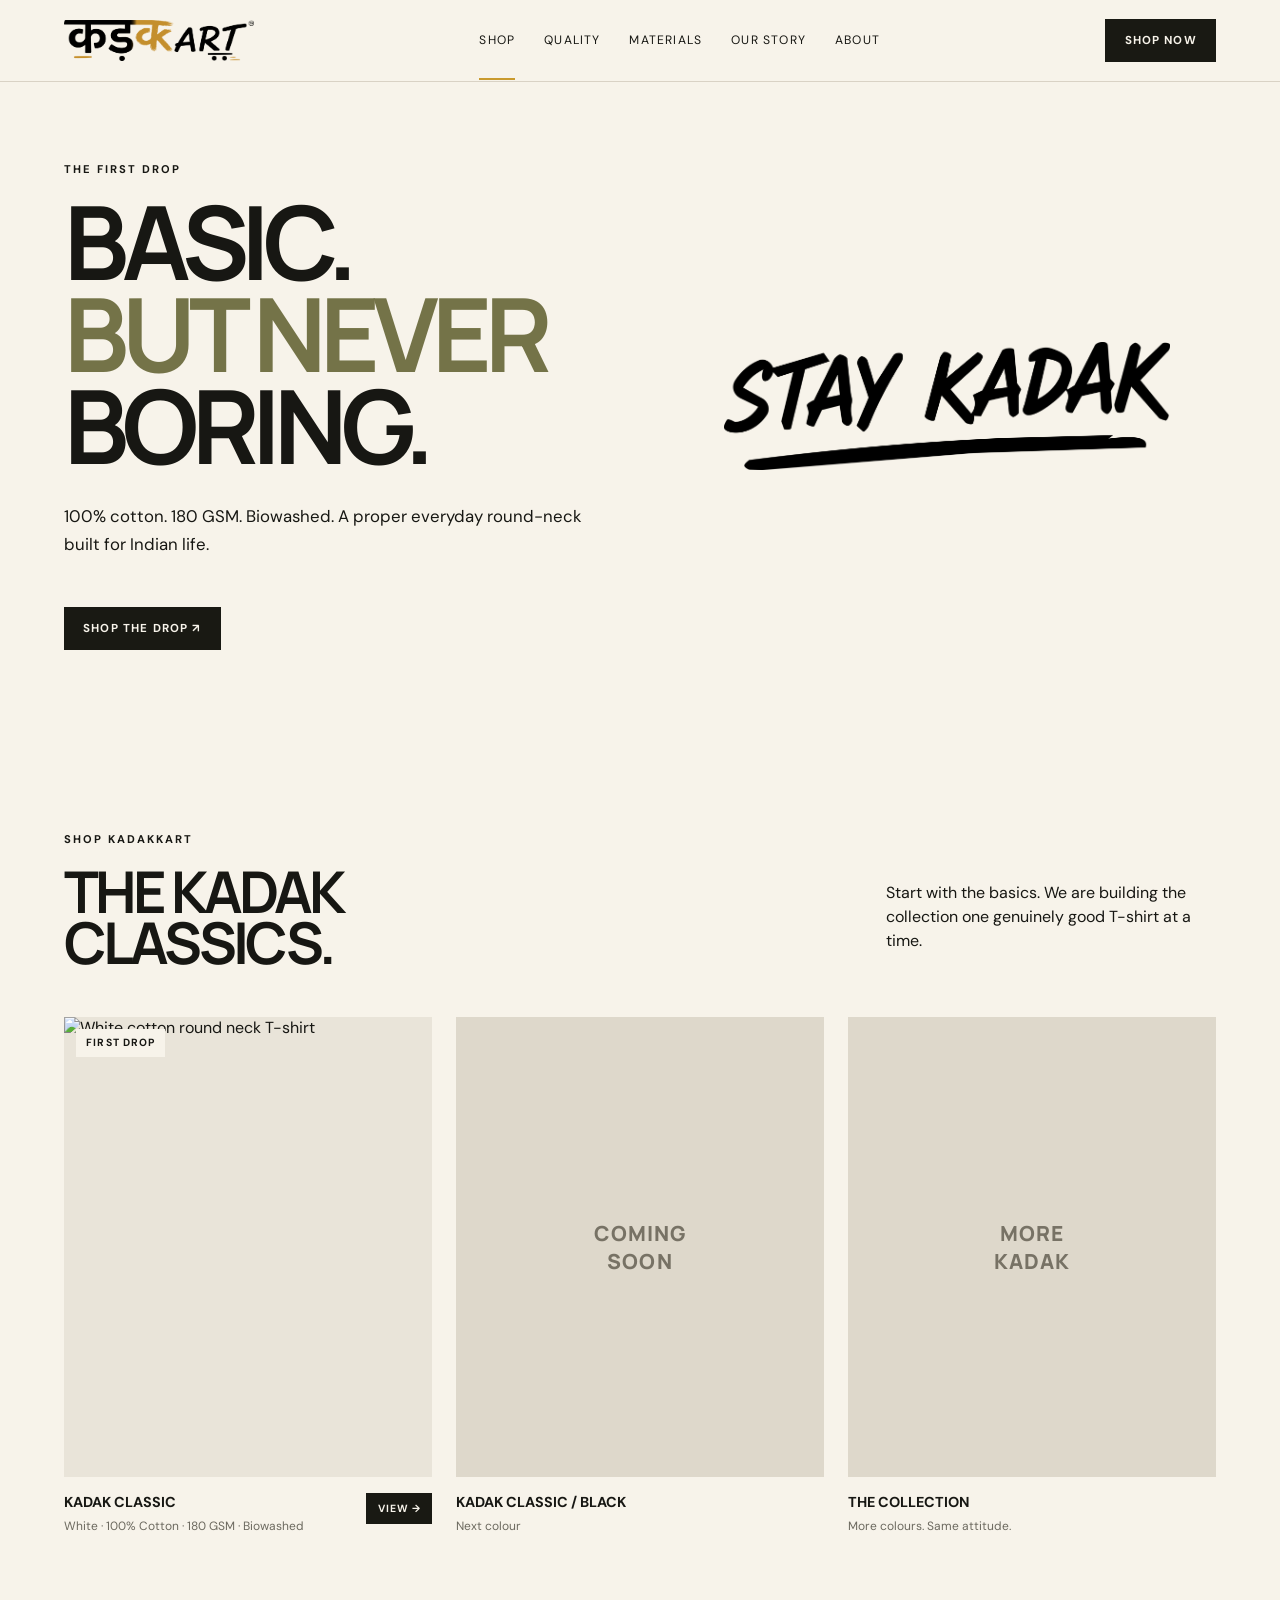
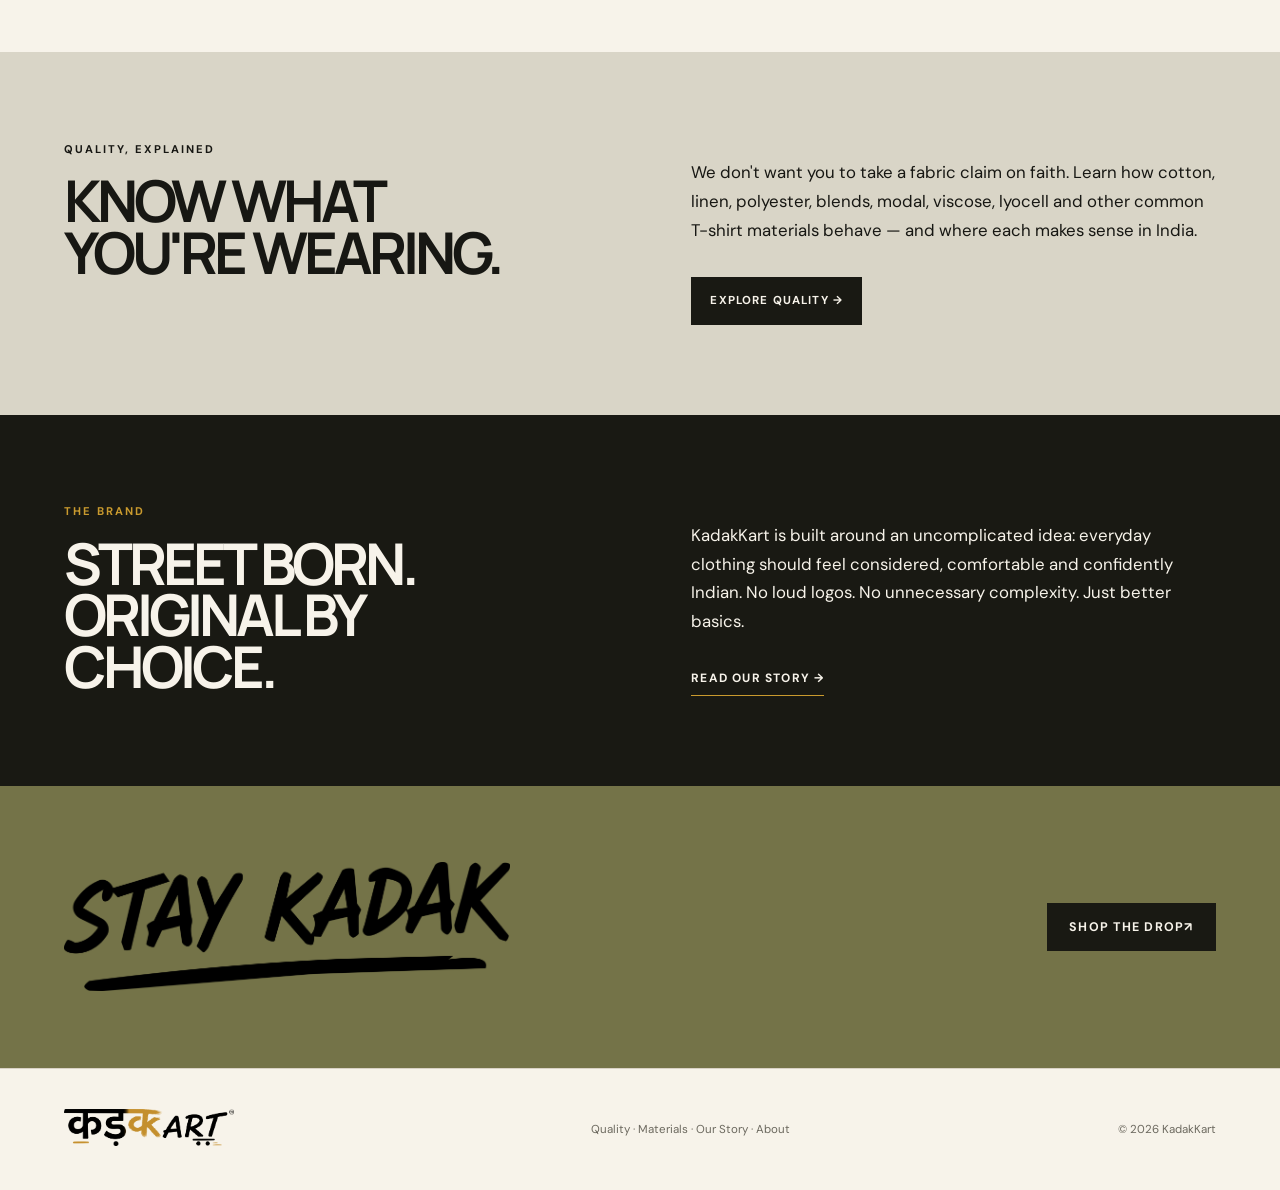
==== commit 8ed8edf7: "Use uploaded Color Logo and Stay kadak PNG assets" ====
--- a/index.html
+++ b/index.html
@@ -1 +1 @@
-<!doctype html><html lang="en"><head><meta charset="UTF-8"><meta name="viewport" content="width=device-width,initial-scale=1"><title>KadakKart — Stay Kadak.</title><meta name="description" content="KadakKart — everyday T-shirts designed with 100% cotton, 180 GSM and a biowashed finish, with Indian weather in mind."><link rel="preconnect" href="https://fonts.googleapis.com"><link rel="preconnect" href="https://fonts.gstatic.com" crossorigin><link href="https://fonts.googleapis.com/css2?family=DM+Sans:wght@400;500;700&family=Manrope:wght@400;600;700;800&display=swap" rel="stylesheet"><link rel="stylesheet" href="style.css?v=3"></head><body><header class="nav"><a href="index.html" class="logo-wrap"><img class="logo" src="assets/kadakkart-logo.webp?v=3" alt="KadakKart"></a><nav><a class="active" href="index.html">Shop</a><a href="quality.html">Quality</a><a href="fabrics.html">Materials</a><a href="story.html">Our Story</a><a href="about.html">About</a></nav><a class="nav-cta" href="#shop">Shop now</a></header><main><section class="shop-hero"><div><p class="eyebrow">THE FIRST DROP</p><h1>BASIC.<br><em>BUT NEVER</em><br>BORING.</h1><p>100% cotton. 180 GSM. Biowashed. A proper everyday round-neck built for Indian life.</p><a class="button" href="#shop">SHOP THE DROP ↗</a></div><div class="stay-mark"><img src="assets/stay-kadak.webp?v=3" alt="Stay Kadak"></div></section><section id="shop" class="section shop"><div class="section-head"><div><p class="eyebrow">SHOP KADAKKART</p><h2>THE KADAK<br>CLASSICS.</h2></div><p>Start with the basics. We are building the collection one genuinely good T-shirt at a time.</p></div><div class="products"><article class="product-card"><a href="product.html" class="product-image"><span class="tag">FIRST DROP</span><img src="https://images.unsplash.com/photo-1521572163474-6864f9cf17ab?auto=format&fit=crop&w=1000&q=85" alt="White cotton round neck T-shirt"></a><div class="product-info"><div><h3>KADAK CLASSIC</h3><p>White · 100% Cotton · 180 GSM · Biowashed</p></div><a class="small-button" href="product.html">VIEW →</a></div></article><article class="product-card coming"><div class="product-image placeholder"><span>COMING<br>SOON</span></div><div class="product-info"><div><h3>KADAK CLASSIC / BLACK</h3><p>Next colour</p></div></div></article><article class="product-card coming"><div class="product-image placeholder"><span>MORE<br>KADAK</span></div><div class="product-info"><div><h3>THE COLLECTION</h3><p>More colours. Same attitude.</p></div></div></article></div></section><section class="quality-teaser"><div><p class="eyebrow">QUALITY, EXPLAINED</p><h2>KNOW WHAT<br>YOU'RE WEARING.</h2></div><div><p>We don't want you to take a fabric claim on faith. Learn how cotton, linen, polyester, blends, modal, viscose, lyocell and other common T-shirt materials behave — and where each makes sense in India.</p><a class="button" href="quality.html">EXPLORE QUALITY →</a></div></section><section class="story-teaser"><div><p class="eyebrow">THE BRAND</p><h2>STREET BORN.<br>ORIGINAL BY<br>CHOICE.</h2></div><div><p>KadakKart is built around an uncomplicated idea: everyday clothing should feel considered, comfortable and confidently Indian. No loud logos. No unnecessary complexity. Just better basics.</p><a class="text-link" href="story.html">READ OUR STORY →</a></div></section><section class="closing"><div><img class="stay-large" src="assets/stay-kadak.webp?v=3" alt="Stay Kadak"></div><a href="#shop">SHOP THE DROP <span>↗</span></a></section></main><footer><div class="footer-brand"><img src="assets/kadakkart-logo.webp?v=3" alt="KadakKart"></div><div><a href="quality.html">Quality</a> · <a href="fabrics.html">Materials</a> · <a href="story.html">Our Story</a> · <a href="about.html">About</a></div><p>© 2026 KadakKart</p></footer></body></html>+<!doctype html><html lang="en"><head><meta charset="UTF-8"><meta name="viewport" content="width=device-width,initial-scale=1"><title>KadakKart — Stay Kadak.</title><meta name="description" content="KadakKart — everyday T-shirts designed with 100% cotton, 180 GSM and a biowashed finish, with Indian weather in mind."><link rel="preconnect" href="https://fonts.googleapis.com"><link rel="preconnect" href="https://fonts.gstatic.com" crossorigin><link href="https://fonts.googleapis.com/css2?family=DM+Sans:wght@400;500;700&family=Manrope:wght@400;600;700;800&display=swap" rel="stylesheet"><link rel="stylesheet" href="style.css?v=4"></head><body><header class="nav"><a href="index.html" class="logo-wrap"><img class="logo" src="assets/Color%20Logo.png" alt="KadakKart"></a><nav><a class="active" href="index.html">Shop</a><a href="quality.html">Quality</a><a href="fabrics.html">Materials</a><a href="story.html">Our Story</a><a href="about.html">About</a></nav><a class="nav-cta" href="#shop">Shop now</a></header><main><section class="shop-hero"><div><p class="eyebrow">THE FIRST DROP</p><h1>BASIC.<br><em>BUT NEVER</em><br>BORING.</h1><p>100% cotton. 180 GSM. Biowashed. A proper everyday round-neck built for Indian life.</p><a class="button" href="#shop">SHOP THE DROP ↗</a></div><div class="stay-mark"><img src="assets/Stay%20kadak.png" alt="Stay Kadak"></div></section><section id="shop" class="section shop"><div class="section-head"><div><p class="eyebrow">SHOP KADAKKART</p><h2>THE KADAK<br>CLASSICS.</h2></div><p>Start with the basics. We are building the collection one genuinely good T-shirt at a time.</p></div><div class="products"><article class="product-card"><a href="product.html" class="product-image"><span class="tag">FIRST DROP</span><img src="https://images.unsplash.com/photo-1521572163474-6864f9cf17ab?auto=format&fit=crop&w=1000&q=85" alt="White cotton round neck T-shirt"></a><div class="product-info"><div><h3>KADAK CLASSIC</h3><p>White · 100% Cotton · 180 GSM · Biowashed</p></div><a class="small-button" href="product.html">VIEW →</a></div></article><article class="product-card coming"><div class="product-image placeholder"><span>COMING<br>SOON</span></div><div class="product-info"><div><h3>KADAK CLASSIC / BLACK</h3><p>Next colour</p></div></div></article><article class="product-card coming"><div class="product-image placeholder"><span>MORE<br>KADAK</span></div><div class="product-info"><div><h3>THE COLLECTION</h3><p>More colours. Same attitude.</p></div></div></article></div></section><section class="quality-teaser"><div><p class="eyebrow">QUALITY, EXPLAINED</p><h2>KNOW WHAT<br>YOU'RE WEARING.</h2></div><div><p>We don't want you to take a fabric claim on faith. Learn how cotton, linen, polyester, blends, modal, viscose, lyocell and other common T-shirt materials behave — and where each makes sense in India.</p><a class="button" href="quality.html">EXPLORE QUALITY →</a></div></section><section class="story-teaser"><div><p class="eyebrow">THE BRAND</p><h2>STREET BORN.<br>ORIGINAL BY<br>CHOICE.</h2></div><div><p>KadakKart is built around an uncomplicated idea: everyday clothing should feel considered, comfortable and confidently Indian. No loud logos. No unnecessary complexity. Just better basics.</p><a class="text-link" href="story.html">READ OUR STORY →</a></div></section><section class="closing"><div><img class="stay-large" src="assets/Stay%20kadak.png" alt="Stay Kadak"></div><a href="#shop">SHOP THE DROP <span>↗</span></a></section></main><footer><div class="footer-brand"><img src="assets/Color%20Logo.png" alt="KadakKart"></div><div><a href="quality.html">Quality</a> · <a href="fabrics.html">Materials</a> · <a href="story.html">Our Story</a> · <a href="about.html">About</a></div><p>© 2026 KadakKart</p></footer></body></html>
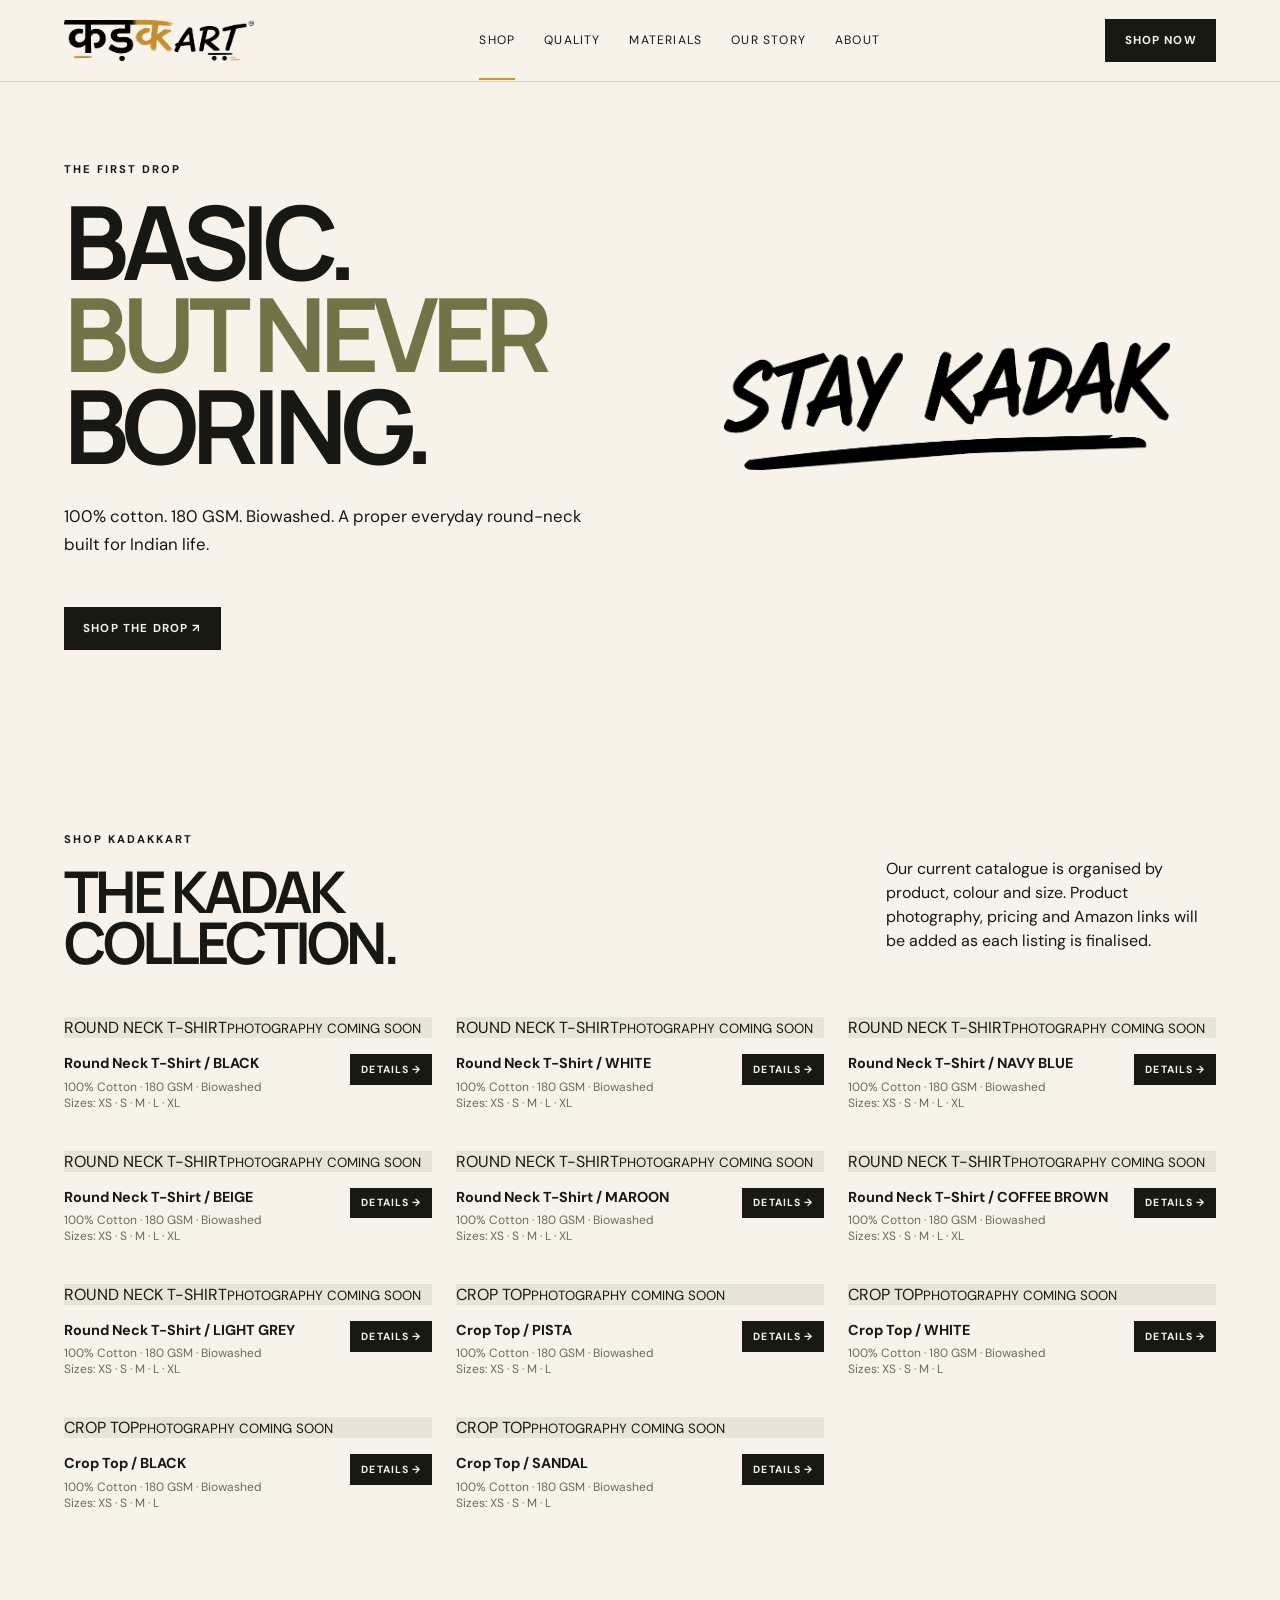
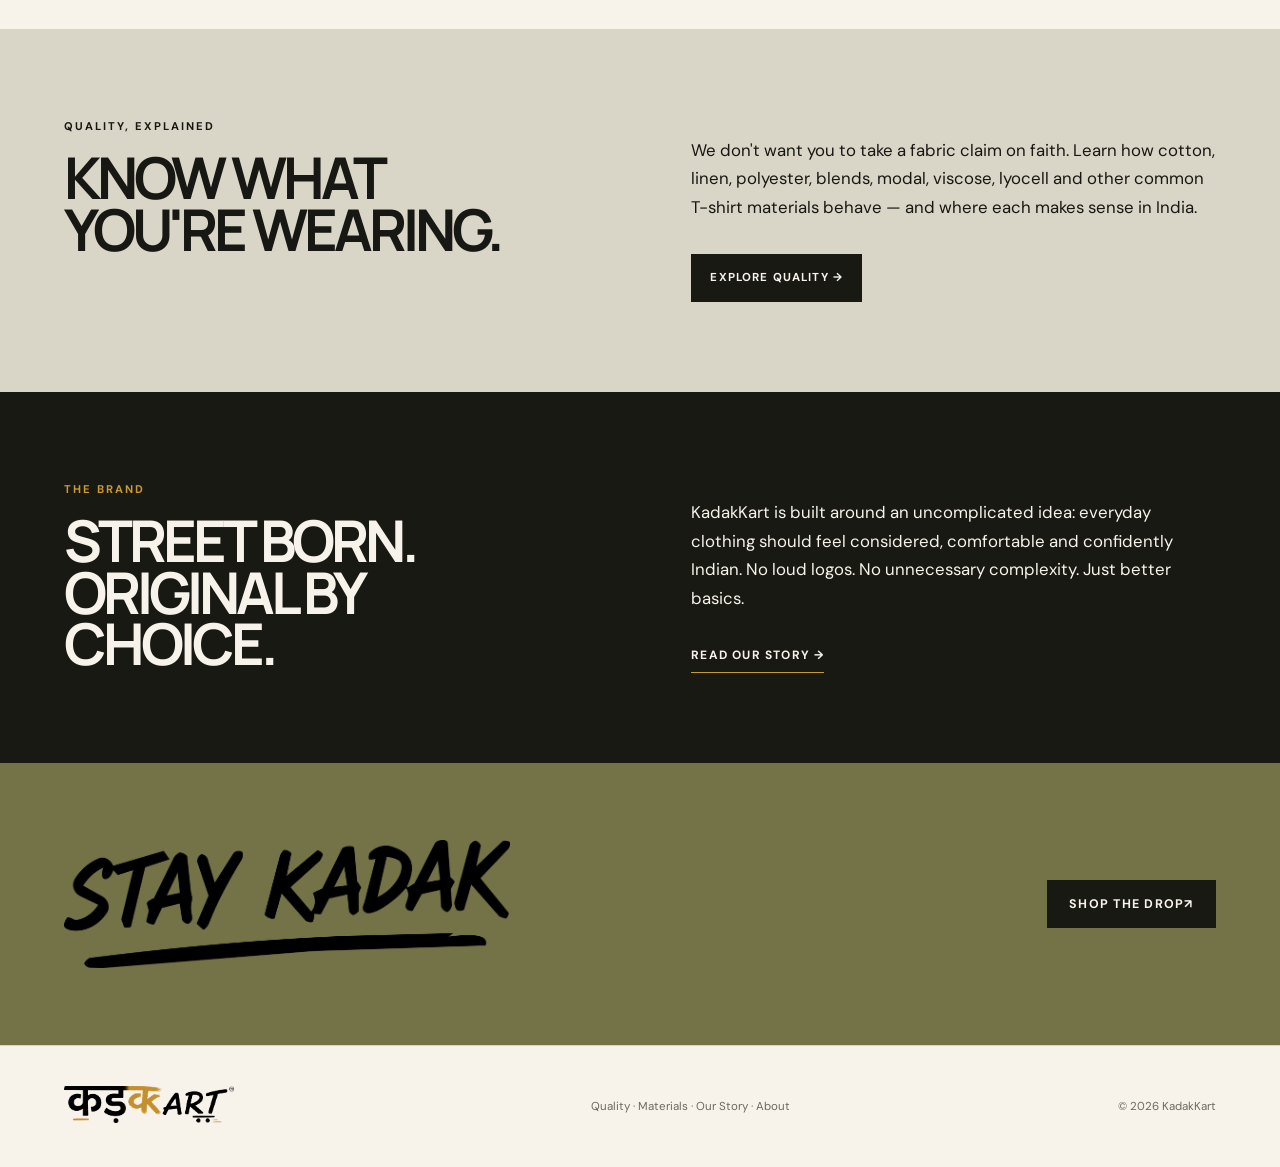
==== commit 9f33ff45: "Build Shop from supplied KadakKart catalogue" ====
--- a/index.html
+++ b/index.html
@@ -1 +1 @@
-<!doctype html><html lang="en"><head><meta charset="UTF-8"><meta name="viewport" content="width=device-width,initial-scale=1"><title>KadakKart — Stay Kadak.</title><meta name="description" content="KadakKart — everyday T-shirts designed with 100% cotton, 180 GSM and a biowashed finish, with Indian weather in mind."><link rel="preconnect" href="https://fonts.googleapis.com"><link rel="preconnect" href="https://fonts.gstatic.com" crossorigin><link href="https://fonts.googleapis.com/css2?family=DM+Sans:wght@400;500;700&family=Manrope:wght@400;600;700;800&display=swap" rel="stylesheet"><link rel="stylesheet" href="style.css?v=4"></head><body><header class="nav"><a href="index.html" class="logo-wrap"><img class="logo" src="assets/Color%20Logo.png" alt="KadakKart"></a><nav><a class="active" href="index.html">Shop</a><a href="quality.html">Quality</a><a href="fabrics.html">Materials</a><a href="story.html">Our Story</a><a href="about.html">About</a></nav><a class="nav-cta" href="#shop">Shop now</a></header><main><section class="shop-hero"><div><p class="eyebrow">THE FIRST DROP</p><h1>BASIC.<br><em>BUT NEVER</em><br>BORING.</h1><p>100% cotton. 180 GSM. Biowashed. A proper everyday round-neck built for Indian life.</p><a class="button" href="#shop">SHOP THE DROP ↗</a></div><div class="stay-mark"><img src="assets/Stay%20kadak.png" alt="Stay Kadak"></div></section><section id="shop" class="section shop"><div class="section-head"><div><p class="eyebrow">SHOP KADAKKART</p><h2>THE KADAK<br>CLASSICS.</h2></div><p>Start with the basics. We are building the collection one genuinely good T-shirt at a time.</p></div><div class="products"><article class="product-card"><a href="product.html" class="product-image"><span class="tag">FIRST DROP</span><img src="https://images.unsplash.com/photo-1521572163474-6864f9cf17ab?auto=format&fit=crop&w=1000&q=85" alt="White cotton round neck T-shirt"></a><div class="product-info"><div><h3>KADAK CLASSIC</h3><p>White · 100% Cotton · 180 GSM · Biowashed</p></div><a class="small-button" href="product.html">VIEW →</a></div></article><article class="product-card coming"><div class="product-image placeholder"><span>COMING<br>SOON</span></div><div class="product-info"><div><h3>KADAK CLASSIC / BLACK</h3><p>Next colour</p></div></div></article><article class="product-card coming"><div class="product-image placeholder"><span>MORE<br>KADAK</span></div><div class="product-info"><div><h3>THE COLLECTION</h3><p>More colours. Same attitude.</p></div></div></article></div></section><section class="quality-teaser"><div><p class="eyebrow">QUALITY, EXPLAINED</p><h2>KNOW WHAT<br>YOU'RE WEARING.</h2></div><div><p>We don't want you to take a fabric claim on faith. Learn how cotton, linen, polyester, blends, modal, viscose, lyocell and other common T-shirt materials behave — and where each makes sense in India.</p><a class="button" href="quality.html">EXPLORE QUALITY →</a></div></section><section class="story-teaser"><div><p class="eyebrow">THE BRAND</p><h2>STREET BORN.<br>ORIGINAL BY<br>CHOICE.</h2></div><div><p>KadakKart is built around an uncomplicated idea: everyday clothing should feel considered, comfortable and confidently Indian. No loud logos. No unnecessary complexity. Just better basics.</p><a class="text-link" href="story.html">READ OUR STORY →</a></div></section><section class="closing"><div><img class="stay-large" src="assets/Stay%20kadak.png" alt="Stay Kadak"></div><a href="#shop">SHOP THE DROP <span>↗</span></a></section></main><footer><div class="footer-brand"><img src="assets/Color%20Logo.png" alt="KadakKart"></div><div><a href="quality.html">Quality</a> · <a href="fabrics.html">Materials</a> · <a href="story.html">Our Story</a> · <a href="about.html">About</a></div><p>© 2026 KadakKart</p></footer></body></html>+<!doctype html><html lang="en"><head><meta charset="UTF-8"><meta name="viewport" content="width=device-width,initial-scale=1"><title>KadakKart — Stay Kadak.</title><meta name="description" content="KadakKart — everyday T-shirts designed with 100% cotton, 180 GSM and a biowashed finish, with Indian weather in mind."><link rel="preconnect" href="https://fonts.googleapis.com"><link rel="preconnect" href="https://fonts.gstatic.com" crossorigin><link href="https://fonts.googleapis.com/css2?family=DM+Sans:wght@400;500;700&family=Manrope:wght@400;600;700;800&display=swap" rel="stylesheet"><link rel="stylesheet" href="style.css?v=5"></head><body><header class="nav"><a href="index.html" class="logo-wrap"><img class="logo" src="assets/Color%20Logo.png" alt="KadakKart"></a><nav><a class="active" href="index.html">Shop</a><a href="quality.html">Quality</a><a href="fabrics.html">Materials</a><a href="story.html">Our Story</a><a href="about.html">About</a></nav><a class="nav-cta" href="#shop">Shop now</a></header><main><section class="shop-hero"><div><p class="eyebrow">THE FIRST DROP</p><h1>BASIC.<br><em>BUT NEVER</em><br>BORING.</h1><p>100% cotton. 180 GSM. Biowashed. A proper everyday round-neck built for Indian life.</p><a class="button" href="#shop">SHOP THE DROP ↗</a></div><div class="stay-mark"><img src="assets/Stay%20kadak.png" alt="Stay Kadak"></div></section><section id="shop" class="section shop"><div class="section-head"><div><p class="eyebrow">SHOP KADAKKART</p><h2>THE KADAK<br>COLLECTION.</h2></div><p>Our current catalogue is organised by product, colour and size. Product photography, pricing and Amazon links will be added as each listing is finalised.</p></div><div id="catalogue-products" class="products"></div></section><section class="quality-teaser"><div><p class="eyebrow">QUALITY, EXPLAINED</p><h2>KNOW WHAT<br>YOU'RE WEARING.</h2></div><div><p>We don't want you to take a fabric claim on faith. Learn how cotton, linen, polyester, blends, modal, viscose, lyocell and other common T-shirt materials behave — and where each makes sense in India.</p><a class="button" href="quality.html">EXPLORE QUALITY →</a></div></section><section class="story-teaser"><div><p class="eyebrow">THE BRAND</p><h2>STREET BORN.<br>ORIGINAL BY<br>CHOICE.</h2></div><div><p>KadakKart is built around an uncomplicated idea: everyday clothing should feel considered, comfortable and confidently Indian. No loud logos. No unnecessary complexity. Just better basics.</p><a class="text-link" href="story.html">READ OUR STORY →</a></div></section><section class="closing"><div><img class="stay-large" src="assets/Stay%20kadak.png" alt="Stay Kadak"></div><a href="#shop">SHOP THE DROP <span>↗</span></a></section></main><footer><div class="footer-brand"><img src="assets/Color%20Logo.png" alt="KadakKart"></div><div><a href="quality.html">Quality</a> · <a href="fabrics.html">Materials</a> · <a href="story.html">Our Story</a> · <a href="about.html">About</a></div><p>© 2026 KadakKart</p></footer><script src="catalogue.js"></script><script>(function(){const root=document.getElementById('catalogue-products');if(!root||!window.KADAKKART_CATALOGUE)return;const esc=s=>String(s).replace(/[&<>"']/g,m=>({'&':'&amp;','<':'&lt;','>':'&gt;','"':'&quot;',"'":'&#39;'}[m]));const swatches={Black:'#111',White:'#f5f2eb','Navy Blue':'#182a45',Beige:'#c9b79a',Maroon:'#672f35','Coffee Brown':'#6b4635','Light Grey':'#b7b7b2',Pista:'#b7c89b',Sandal:'#c6a789'};root.innerHTML=window.KADAKKART_CATALOGUE.flatMap(product=>product.colours.map(colour=>{const cls=product.category==='Crop Tops'?'product-card catalogue-card crop-card':'product-card catalogue-card';const label=product.category==='Crop Tops'?'CROP TOP':'ROUND NECK T-SHIRT';return `<article class="${cls}"><div class="product-image catalogue-placeholder"><div class="swatch" style="background:${swatches[colour.name]||'#ddd'}"></div><span>${esc(label)}</span><small>PHOTOGRAPHY COMING SOON</small></div><div class="product-info"><div><h3>${esc(product.productName)} / ${esc(colour.name.toUpperCase())}</h3><p>${esc(product.material)} · ${esc(product.gsm)} · ${esc(product.finish)}</p><p class="catalogue-sizes">Sizes: ${esc(product.sizes.join(' · '))}</p></div><a class="small-button" href="product.html">DETAILS →</a></div></article>`})).join('');})();</script></body></html>
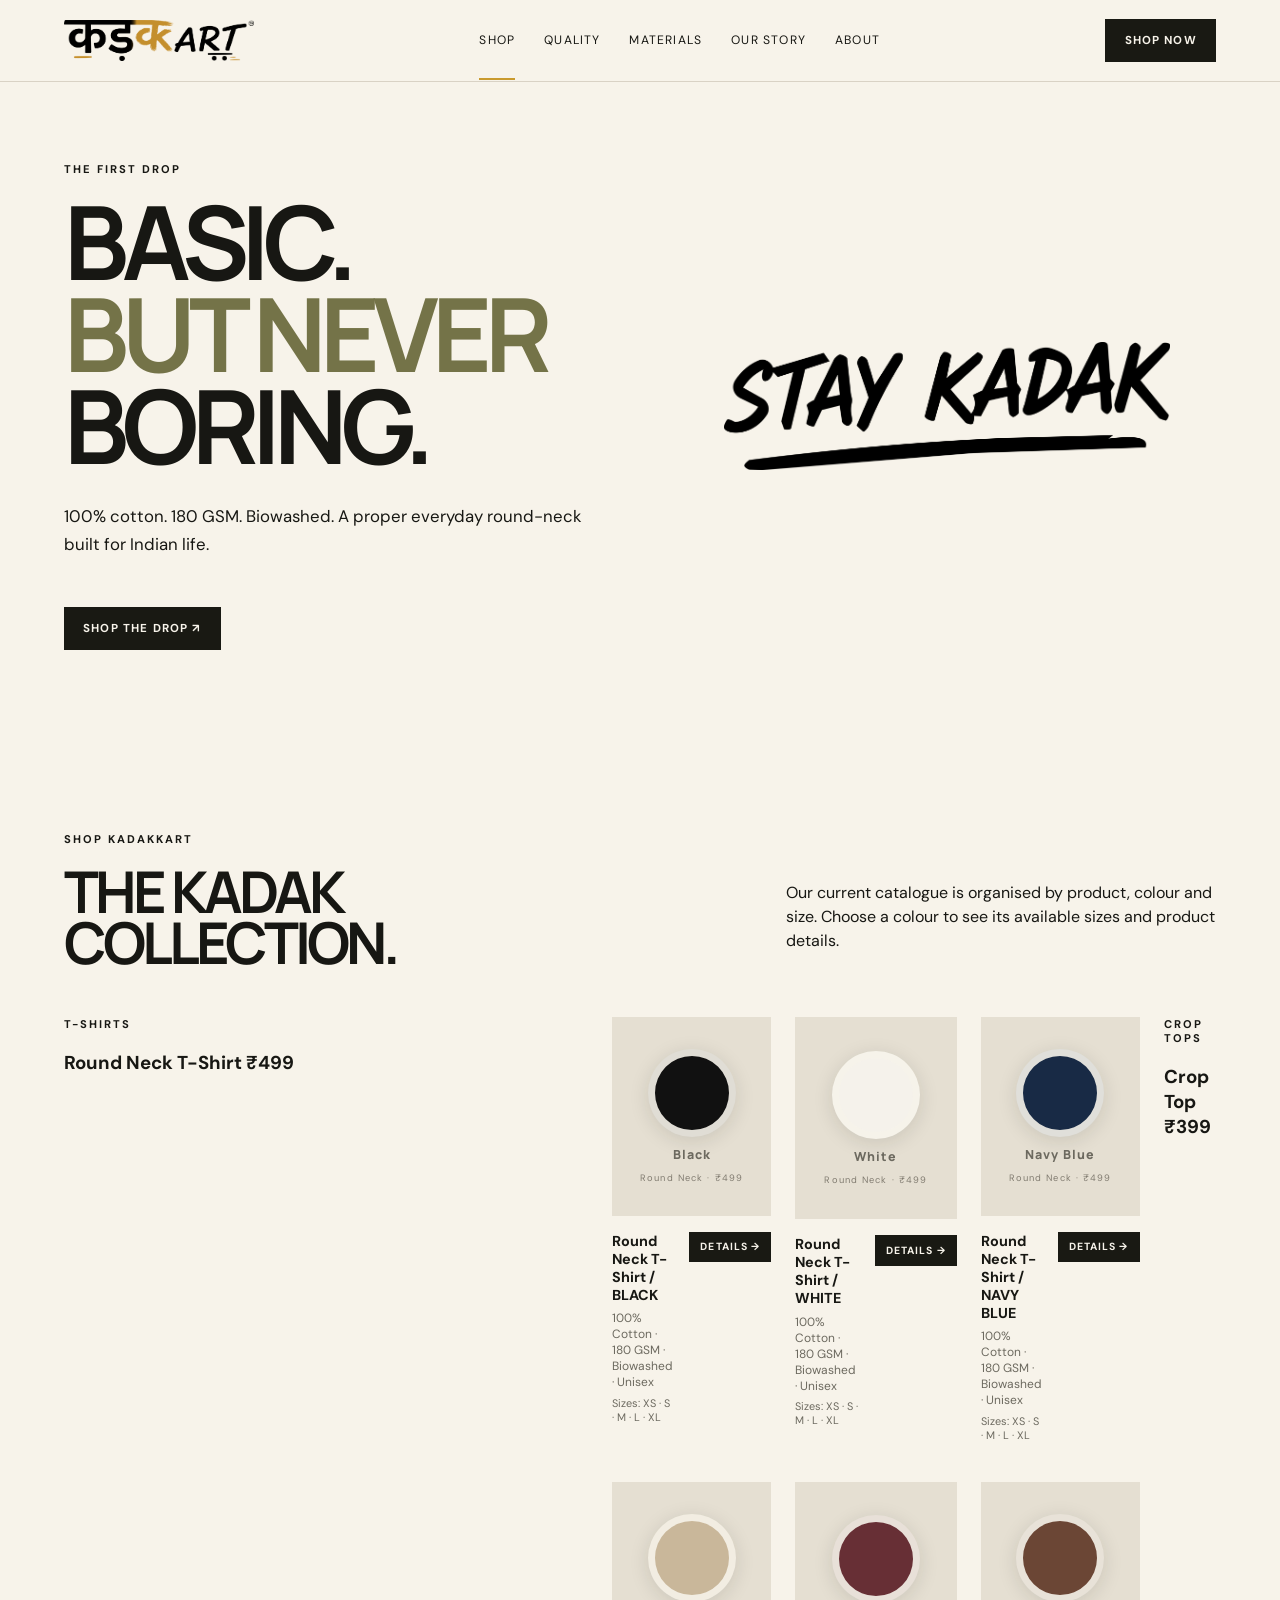
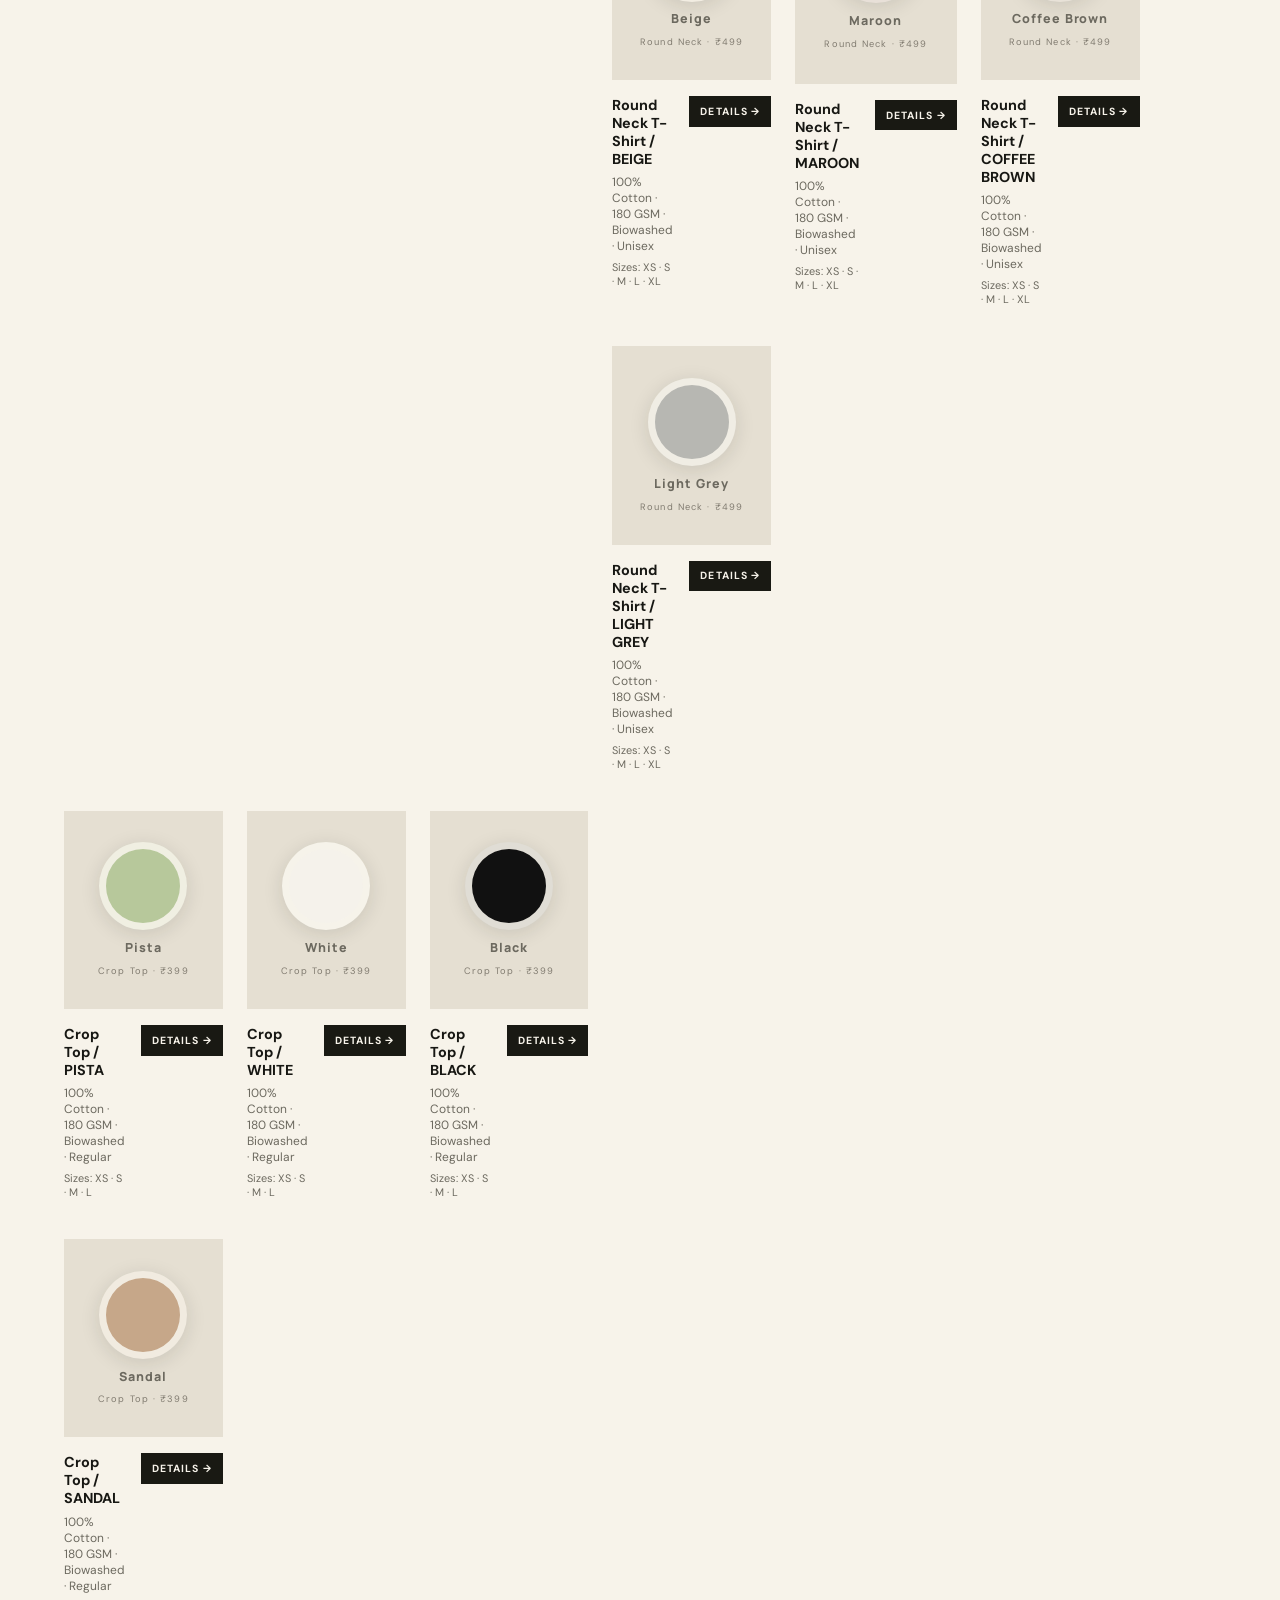
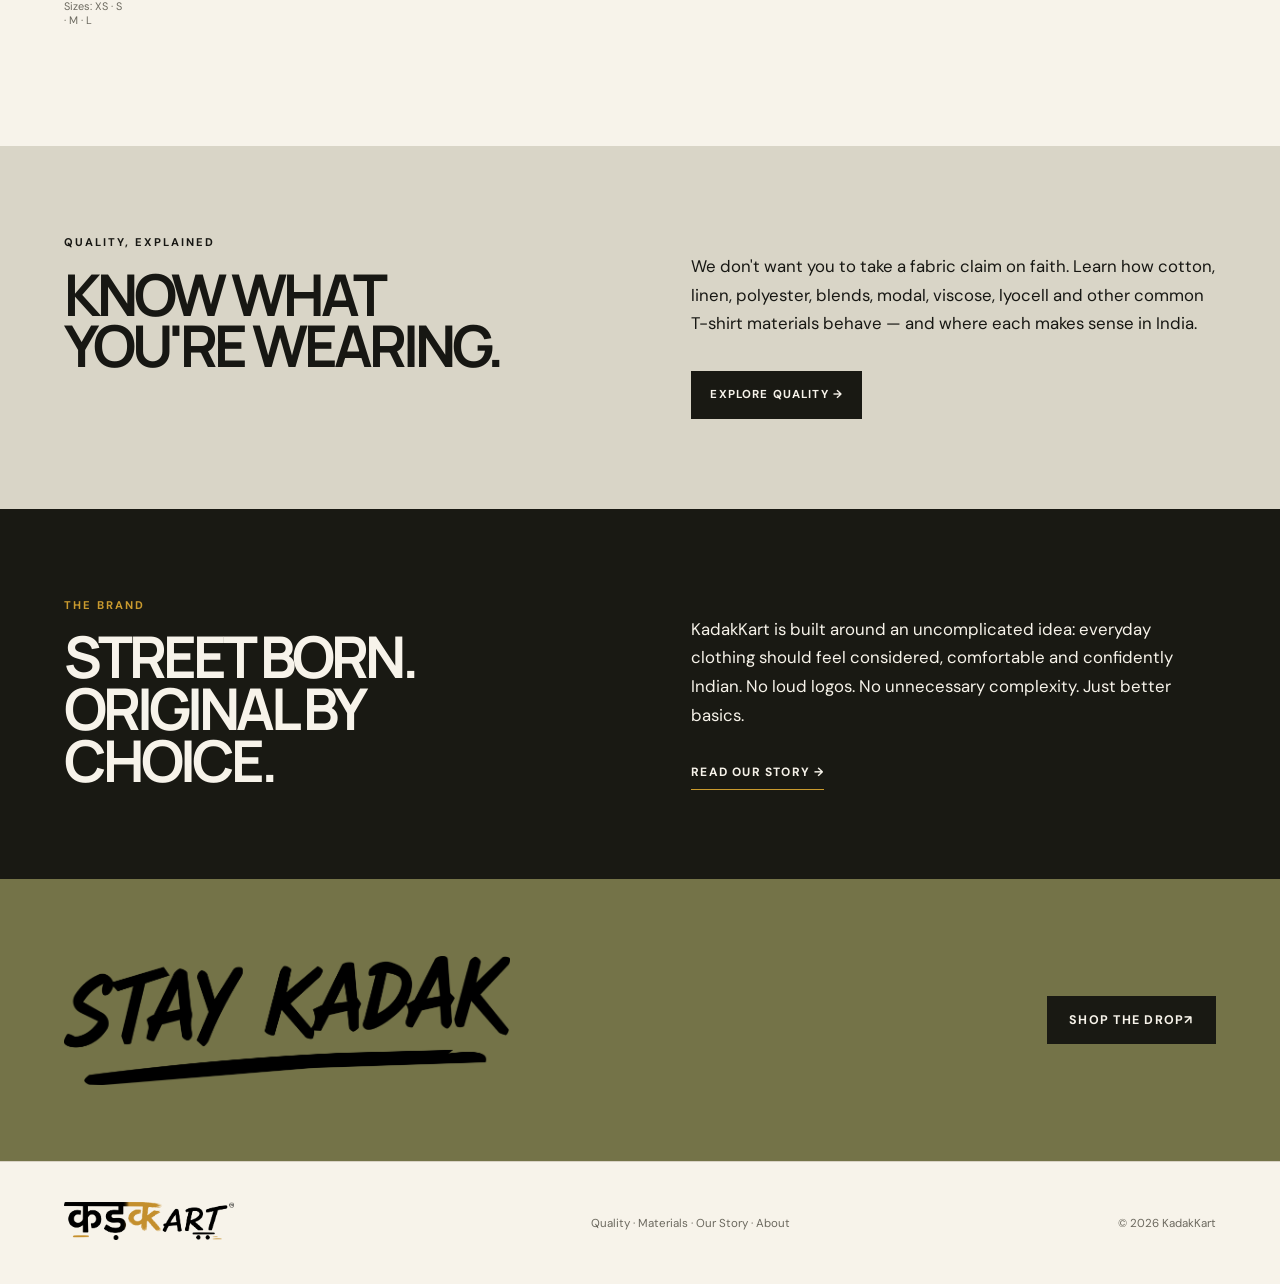
==== commit 6d5ce36a: "Show full priced colour catalogue on Shop" ====
--- a/index.html
+++ b/index.html
@@ -1 +1 @@
-<!doctype html><html lang="en"><head><meta charset="UTF-8"><meta name="viewport" content="width=device-width,initial-scale=1"><title>KadakKart — Stay Kadak.</title><meta name="description" content="KadakKart — everyday T-shirts designed with 100% cotton, 180 GSM and a biowashed finish, with Indian weather in mind."><link rel="preconnect" href="https://fonts.googleapis.com"><link rel="preconnect" href="https://fonts.gstatic.com" crossorigin><link href="https://fonts.googleapis.com/css2?family=DM+Sans:wght@400;500;700&family=Manrope:wght@400;600;700;800&display=swap" rel="stylesheet"><link rel="stylesheet" href="style.css?v=5"></head><body><header class="nav"><a href="index.html" class="logo-wrap"><img class="logo" src="assets/Color%20Logo.png" alt="KadakKart"></a><nav><a class="active" href="index.html">Shop</a><a href="quality.html">Quality</a><a href="fabrics.html">Materials</a><a href="story.html">Our Story</a><a href="about.html">About</a></nav><a class="nav-cta" href="#shop">Shop now</a></header><main><section class="shop-hero"><div><p class="eyebrow">THE FIRST DROP</p><h1>BASIC.<br><em>BUT NEVER</em><br>BORING.</h1><p>100% cotton. 180 GSM. Biowashed. A proper everyday round-neck built for Indian life.</p><a class="button" href="#shop">SHOP THE DROP ↗</a></div><div class="stay-mark"><img src="assets/Stay%20kadak.png" alt="Stay Kadak"></div></section><section id="shop" class="section shop"><div class="section-head"><div><p class="eyebrow">SHOP KADAKKART</p><h2>THE KADAK<br>COLLECTION.</h2></div><p>Our current catalogue is organised by product, colour and size. Product photography, pricing and Amazon links will be added as each listing is finalised.</p></div><div id="catalogue-products" class="products"></div></section><section class="quality-teaser"><div><p class="eyebrow">QUALITY, EXPLAINED</p><h2>KNOW WHAT<br>YOU'RE WEARING.</h2></div><div><p>We don't want you to take a fabric claim on faith. Learn how cotton, linen, polyester, blends, modal, viscose, lyocell and other common T-shirt materials behave — and where each makes sense in India.</p><a class="button" href="quality.html">EXPLORE QUALITY →</a></div></section><section class="story-teaser"><div><p class="eyebrow">THE BRAND</p><h2>STREET BORN.<br>ORIGINAL BY<br>CHOICE.</h2></div><div><p>KadakKart is built around an uncomplicated idea: everyday clothing should feel considered, comfortable and confidently Indian. No loud logos. No unnecessary complexity. Just better basics.</p><a class="text-link" href="story.html">READ OUR STORY →</a></div></section><section class="closing"><div><img class="stay-large" src="assets/Stay%20kadak.png" alt="Stay Kadak"></div><a href="#shop">SHOP THE DROP <span>↗</span></a></section></main><footer><div class="footer-brand"><img src="assets/Color%20Logo.png" alt="KadakKart"></div><div><a href="quality.html">Quality</a> · <a href="fabrics.html">Materials</a> · <a href="story.html">Our Story</a> · <a href="about.html">About</a></div><p>© 2026 KadakKart</p></footer><script src="catalogue.js"></script><script>(function(){const root=document.getElementById('catalogue-products');if(!root||!window.KADAKKART_CATALOGUE)return;const esc=s=>String(s).replace(/[&<>"']/g,m=>({'&':'&amp;','<':'&lt;','>':'&gt;','"':'&quot;',"'":'&#39;'}[m]));const swatches={Black:'#111',White:'#f5f2eb','Navy Blue':'#182a45',Beige:'#c9b79a',Maroon:'#672f35','Coffee Brown':'#6b4635','Light Grey':'#b7b7b2',Pista:'#b7c89b',Sandal:'#c6a789'};root.innerHTML=window.KADAKKART_CATALOGUE.flatMap(product=>product.colours.map(colour=>{const cls=product.category==='Crop Tops'?'product-card catalogue-card crop-card':'product-card catalogue-card';const label=product.category==='Crop Tops'?'CROP TOP':'ROUND NECK T-SHIRT';return `<article class="${cls}"><div class="product-image catalogue-placeholder"><div class="swatch" style="background:${swatches[colour.name]||'#ddd'}"></div><span>${esc(label)}</span><small>PHOTOGRAPHY COMING SOON</small></div><div class="product-info"><div><h3>${esc(product.productName)} / ${esc(colour.name.toUpperCase())}</h3><p>${esc(product.material)} · ${esc(product.gsm)} · ${esc(product.finish)}</p><p class="catalogue-sizes">Sizes: ${esc(product.sizes.join(' · '))}</p></div><a class="small-button" href="product.html">DETAILS →</a></div></article>`})).join('');})();</script></body></html>+<!doctype html><html lang="en"><head><meta charset="UTF-8"><meta name="viewport" content="width=device-width,initial-scale=1"><title>KadakKart — Stay Kadak.</title><meta name="description" content="KadakKart — everyday T-shirts designed with 100% cotton, 180 GSM and a biowashed finish, with Indian weather in mind."><link rel="preconnect" href="https://fonts.googleapis.com"><link rel="preconnect" href="https://fonts.gstatic.com" crossorigin><link href="https://fonts.googleapis.com/css2?family=DM+Sans:wght@400;500;700&family=Manrope:wght@400;600;700;800&display=swap" rel="stylesheet"><link rel="stylesheet" href="style.css?v=6"></head><body><header class="nav"><a href="index.html" class="logo-wrap"><img class="logo" src="assets/Color%20Logo.png" alt="KadakKart"></a><nav><a class="active" href="index.html">Shop</a><a href="quality.html">Quality</a><a href="fabrics.html">Materials</a><a href="story.html">Our Story</a><a href="about.html">About</a></nav><a class="nav-cta" href="#shop">Shop now</a></header><main><section class="shop-hero"><div><p class="eyebrow">THE FIRST DROP</p><h1>BASIC.<br><em>BUT NEVER</em><br>BORING.</h1><p>100% cotton. 180 GSM. Biowashed. A proper everyday round-neck built for Indian life.</p><a class="button" href="#shop">SHOP THE DROP ↗</a></div><div class="stay-mark"><img src="assets/Stay%20kadak.png" alt="Stay Kadak"></div></section><section id="shop" class="section shop"><div class="section-head"><div><p class="eyebrow">SHOP KADAKKART</p><h2>THE KADAK<br>COLLECTION.</h2></div><p>Our current catalogue is organised by product, colour and size. Choose a colour to see its available sizes and product details.</p></div><div id="catalogue-products" class="products"></div></section><section class="quality-teaser"><div><p class="eyebrow">QUALITY, EXPLAINED</p><h2>KNOW WHAT<br>YOU'RE WEARING.</h2></div><div><p>We don't want you to take a fabric claim on faith. Learn how cotton, linen, polyester, blends, modal, viscose, lyocell and other common T-shirt materials behave — and where each makes sense in India.</p><a class="button" href="quality.html">EXPLORE QUALITY →</a></div></section><section class="story-teaser"><div><p class="eyebrow">THE BRAND</p><h2>STREET BORN.<br>ORIGINAL BY<br>CHOICE.</h2></div><div><p>KadakKart is built around an uncomplicated idea: everyday clothing should feel considered, comfortable and confidently Indian. No loud logos. No unnecessary complexity. Just better basics.</p><a class="text-link" href="story.html">READ OUR STORY →</a></div></section><section class="closing"><div><img class="stay-large" src="assets/Stay%20kadak.png" alt="Stay Kadak"></div><a href="#shop">SHOP THE DROP <span>↗</span></a></section></main><footer><div class="footer-brand"><img src="assets/Color%20Logo.png" alt="KadakKart"></div><div><a href="quality.html">Quality</a> · <a href="fabrics.html">Materials</a> · <a href="story.html">Our Story</a> · <a href="about.html">About</a></div><p>© 2026 KadakKart</p></footer><script src="catalogue.js"></script><script>(function(){const root=document.getElementById('catalogue-products');if(!root||!window.KADAKKART_CATALOGUE)return;const esc=s=>String(s).replace(/[&<>"']/g,m=>({'&':'&amp;','<':'&lt;','>':'&gt;','"':'&quot;',"'":'&#39;'}[m]));window.KADAKKART_CATALOGUE.forEach(product=>{const heading=document.createElement('div');heading.className='catalogue-group-title';heading.innerHTML='<p class="eyebrow">'+esc(product.category.toUpperCase())+'</p><h3>'+esc(product.productName)+' <span>₹'+product.price+'</span></h3>';root.appendChild(heading);const grid=document.createElement('div');grid.className='products catalogue-grid';product.colours.forEach(colour=>{const card=document.createElement('article');card.className='product-card catalogue-card';card.innerHTML='<a class="product-image catalogue-placeholder" href="product.html?product='+encodeURIComponent(product.productCode)+'&color='+encodeURIComponent(colour.code)+'"><div class="swatch" style="background:'+colour.hex+'"></div><span>'+esc(colour.name)+'</span><small>'+esc(product.shortCategory)+' · ₹'+product.price+'</small></a><div class="product-info"><div><h3>'+esc(product.productName)+' / '+esc(colour.name.toUpperCase())+'</h3><p>'+esc(product.material)+' · '+esc(product.gsm)+' · '+esc(product.finish)+' · '+esc(product.fit)+'</p><p class="catalogue-sizes">Sizes: '+esc(product.sizes.join(' · '))+'</p></div><a class="small-button" href="product.html?product='+encodeURIComponent(product.productCode)+'&color='+encodeURIComponent(colour.code)+'">DETAILS →</a></div>';grid.appendChild(card)});root.appendChild(grid)})})();</script></body></html>
--- a/style.css
+++ b/style.css
@@ -19,11 +19,10 @@
 .shop-hero>div:first-child>p:not(.eyebrow){max-width:540px;font-size:1.05rem;line-height:1.65;margin:2rem 0}
 .stay-mark{display:flex;align-items:center;justify-content:center}
 .stay-mark img{width:min(446px,100%);height:auto;mix-blend-mode:normal;image-rendering:auto}
-.marquee{display:flex;justify-content:center;gap:1.5rem;padding:1.2rem 5vw;background:#191913;color:#f7f3ea;letter-spacing:.15em;font-size:.72rem;font-weight:700}
 .section{padding:8vw 5vw}
 .section-head{display:flex;justify-content:space-between;align-items:end;margin-bottom:3rem;gap:3rem}
 .section h2{font-size:clamp(2.5rem,4.5vw,4.5rem)}
-.section-head>p{max-width:330px;line-height:1.5}
+.section-head>p{max-width:430px;line-height:1.5}
 .products{display:grid;grid-template-columns:repeat(3,1fr);gap:1.5rem}
 .product-image{display:block;position:relative;background:#e9e4d9;overflow:hidden}
 .product-image img{width:100%;display:block;aspect-ratio:4/5;object-fit:cover;transition:transform .5s}
@@ -34,6 +33,12 @@
 .product-info p{font-size:.75rem;margin:0;color:#6c695f}
 .small-button{padding:.55rem .7rem;font-size:.65rem;white-space:nowrap}
 .placeholder{aspect-ratio:4/5;display:grid;place-content:center;text-align:center;background:#ded8cb;color:#777265;font-family:Manrope;font-size:1.3rem;font-weight:800;letter-spacing:.05em}
+.catalogue-placeholder{aspect-ratio:4/5;display:flex;flex-direction:column;align-items:center;justify-content:center;gap:.55rem;text-align:center;background:#e5dfd2;color:#6c695f;font-family:Manrope;letter-spacing:.06em}
+.catalogue-placeholder .swatch{width:88px;height:88px;border-radius:50%;border:7px solid rgba(247,243,234,.9);box-shadow:0 4px 20px rgba(23,23,19,.12)}
+.catalogue-placeholder>span{font-size:.78rem;font-weight:800}
+.catalogue-placeholder small{font-family:'DM Sans',sans-serif;font-size:.58rem;letter-spacing:.12em;color:#807b70}
+.catalogue-card .product-info{min-height:118px}
+.catalogue-sizes{margin-top:.35rem!important;font-size:.68rem!important}
 .quality-teaser,.story-teaser{display:grid;grid-template-columns:1fr 1fr;gap:8vw;padding:7vw 5vw}
 .quality-teaser{background:#d9d5c7}
 .quality-teaser h2,.story-teaser h2{font-size:clamp(2.5rem,4.5vw,4.5rem)}
